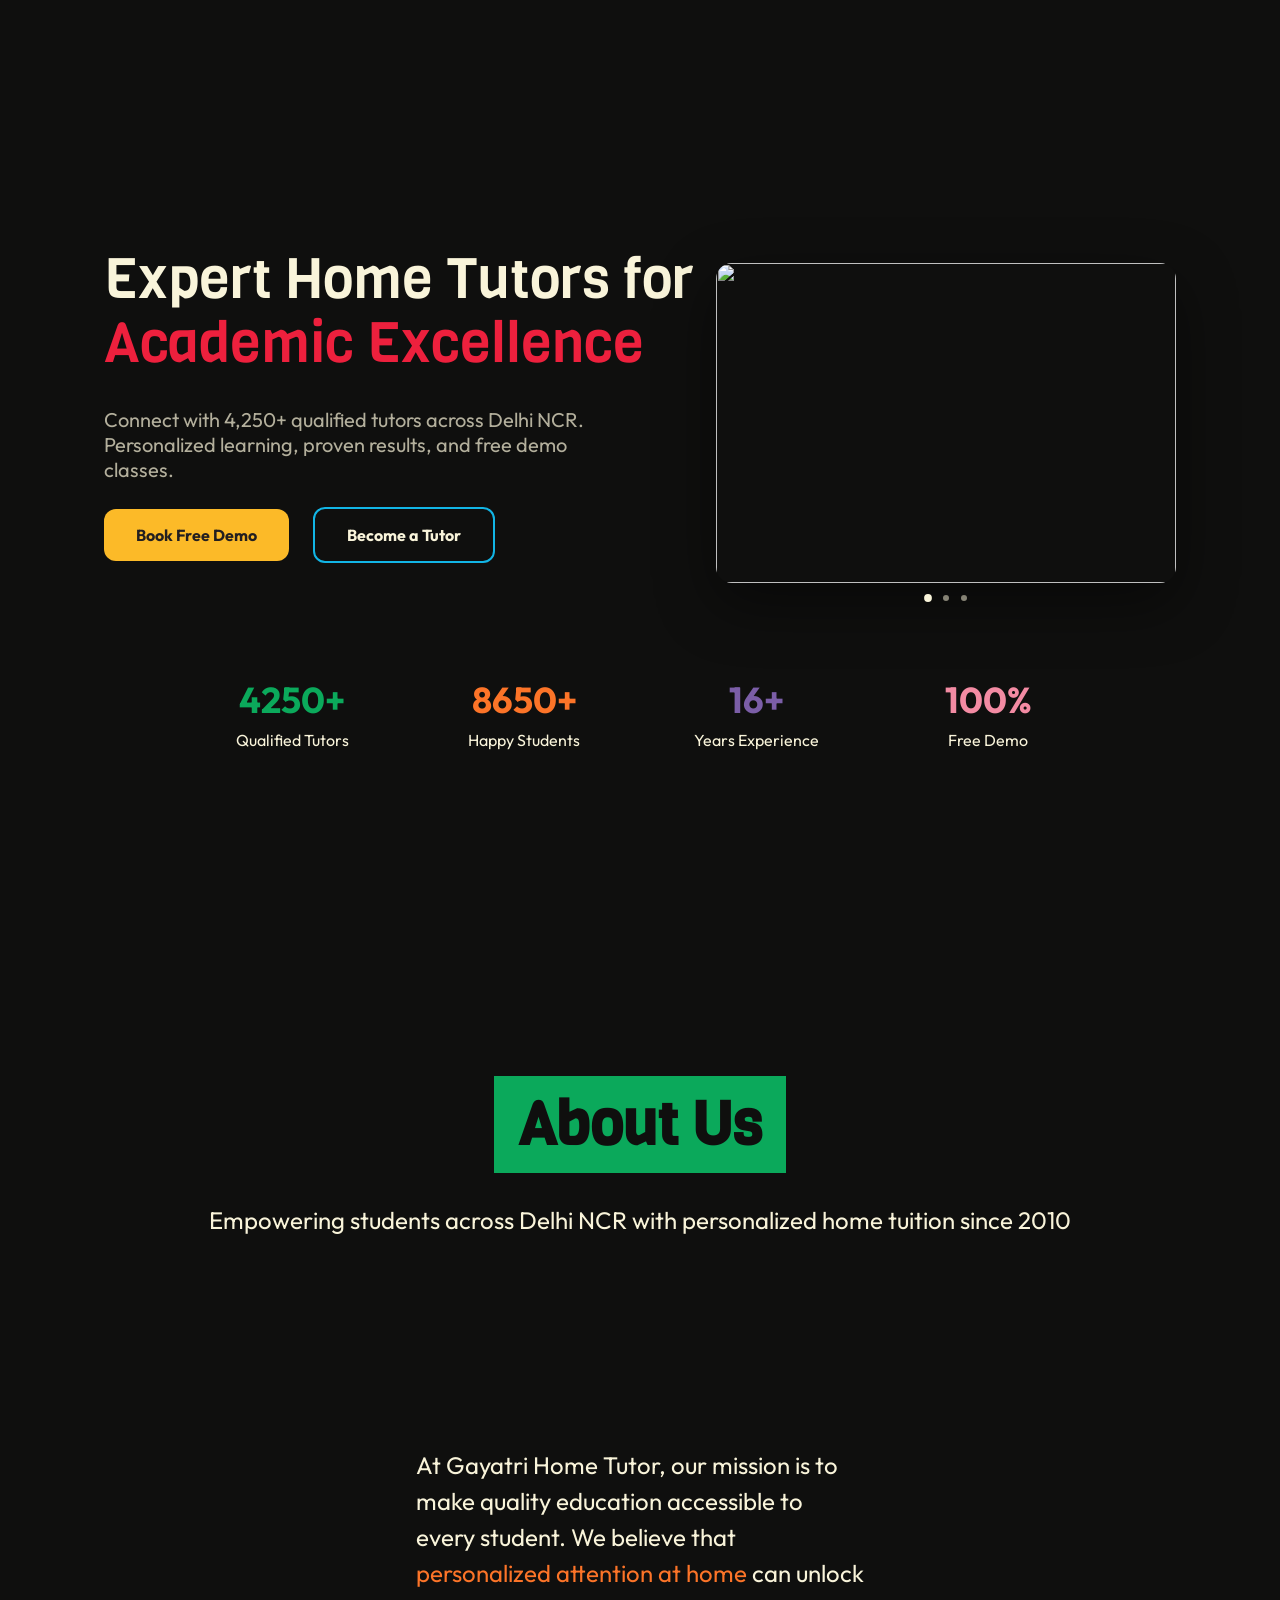
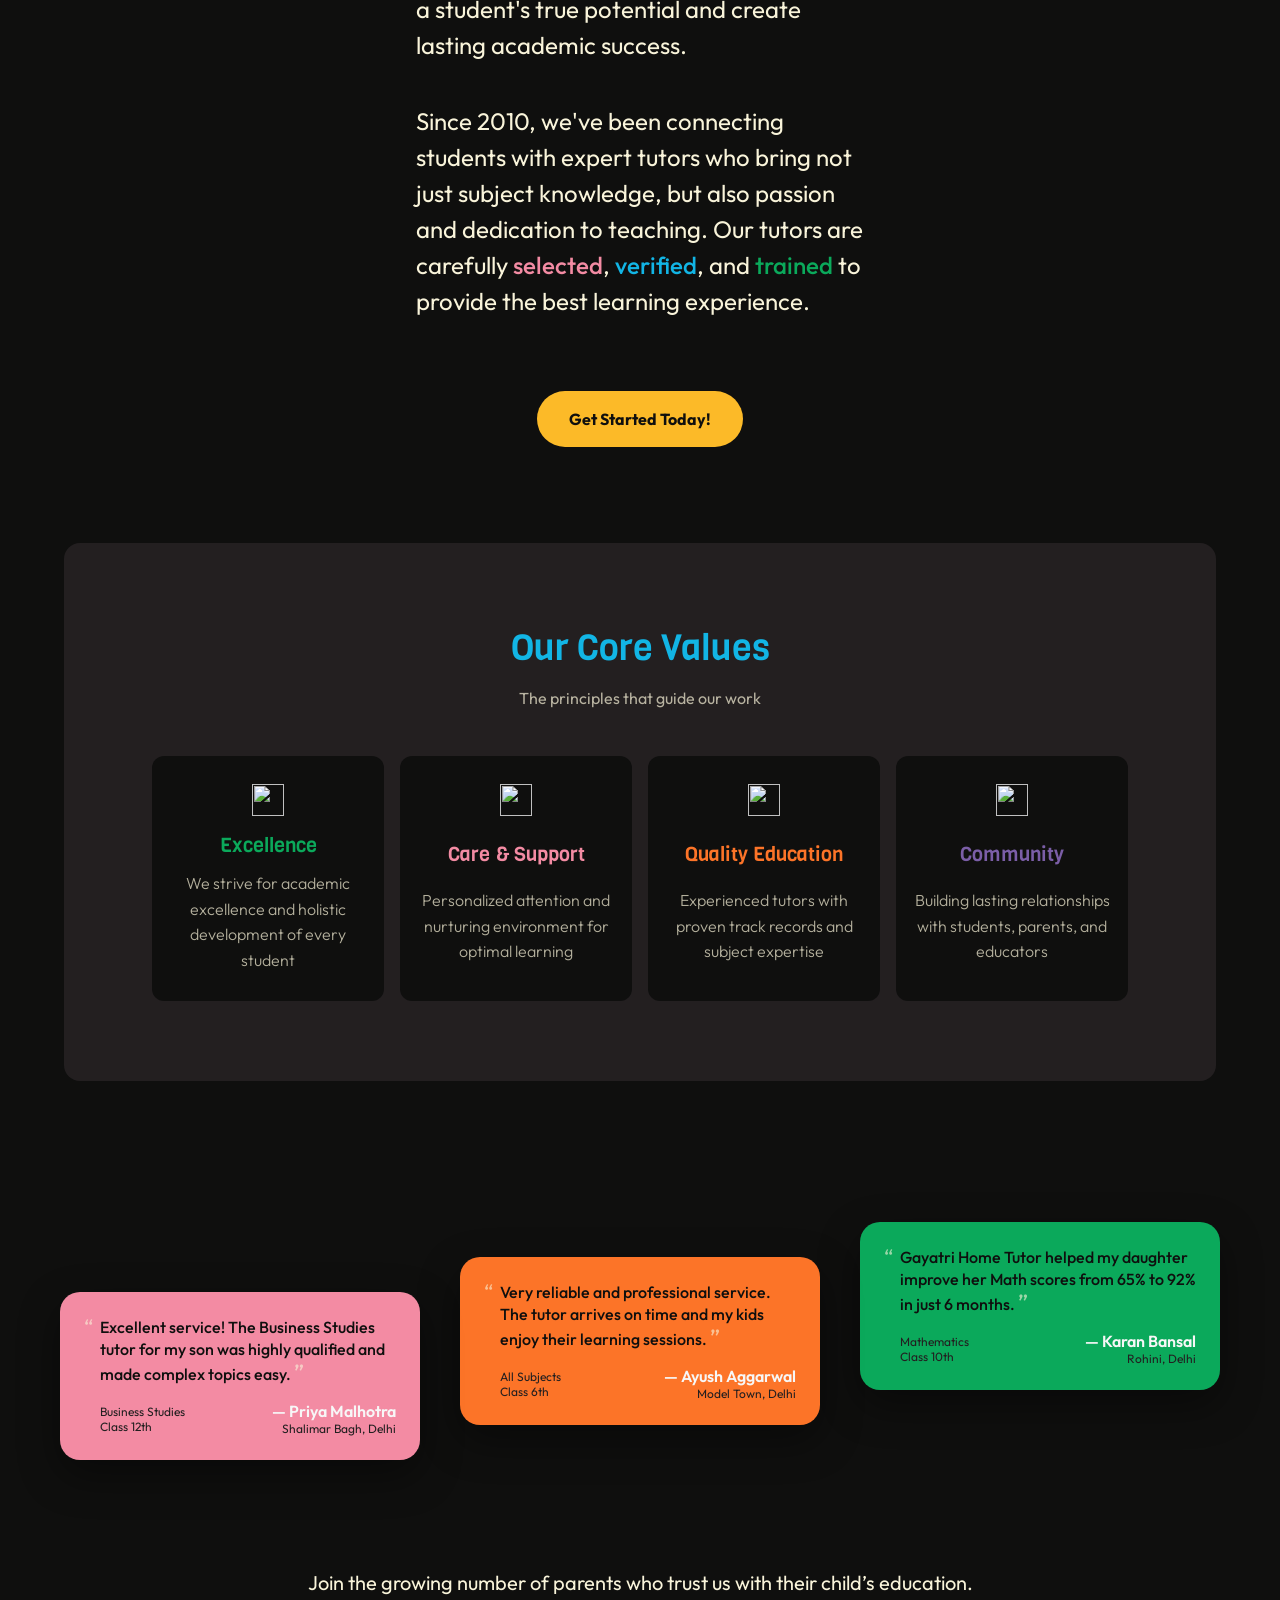
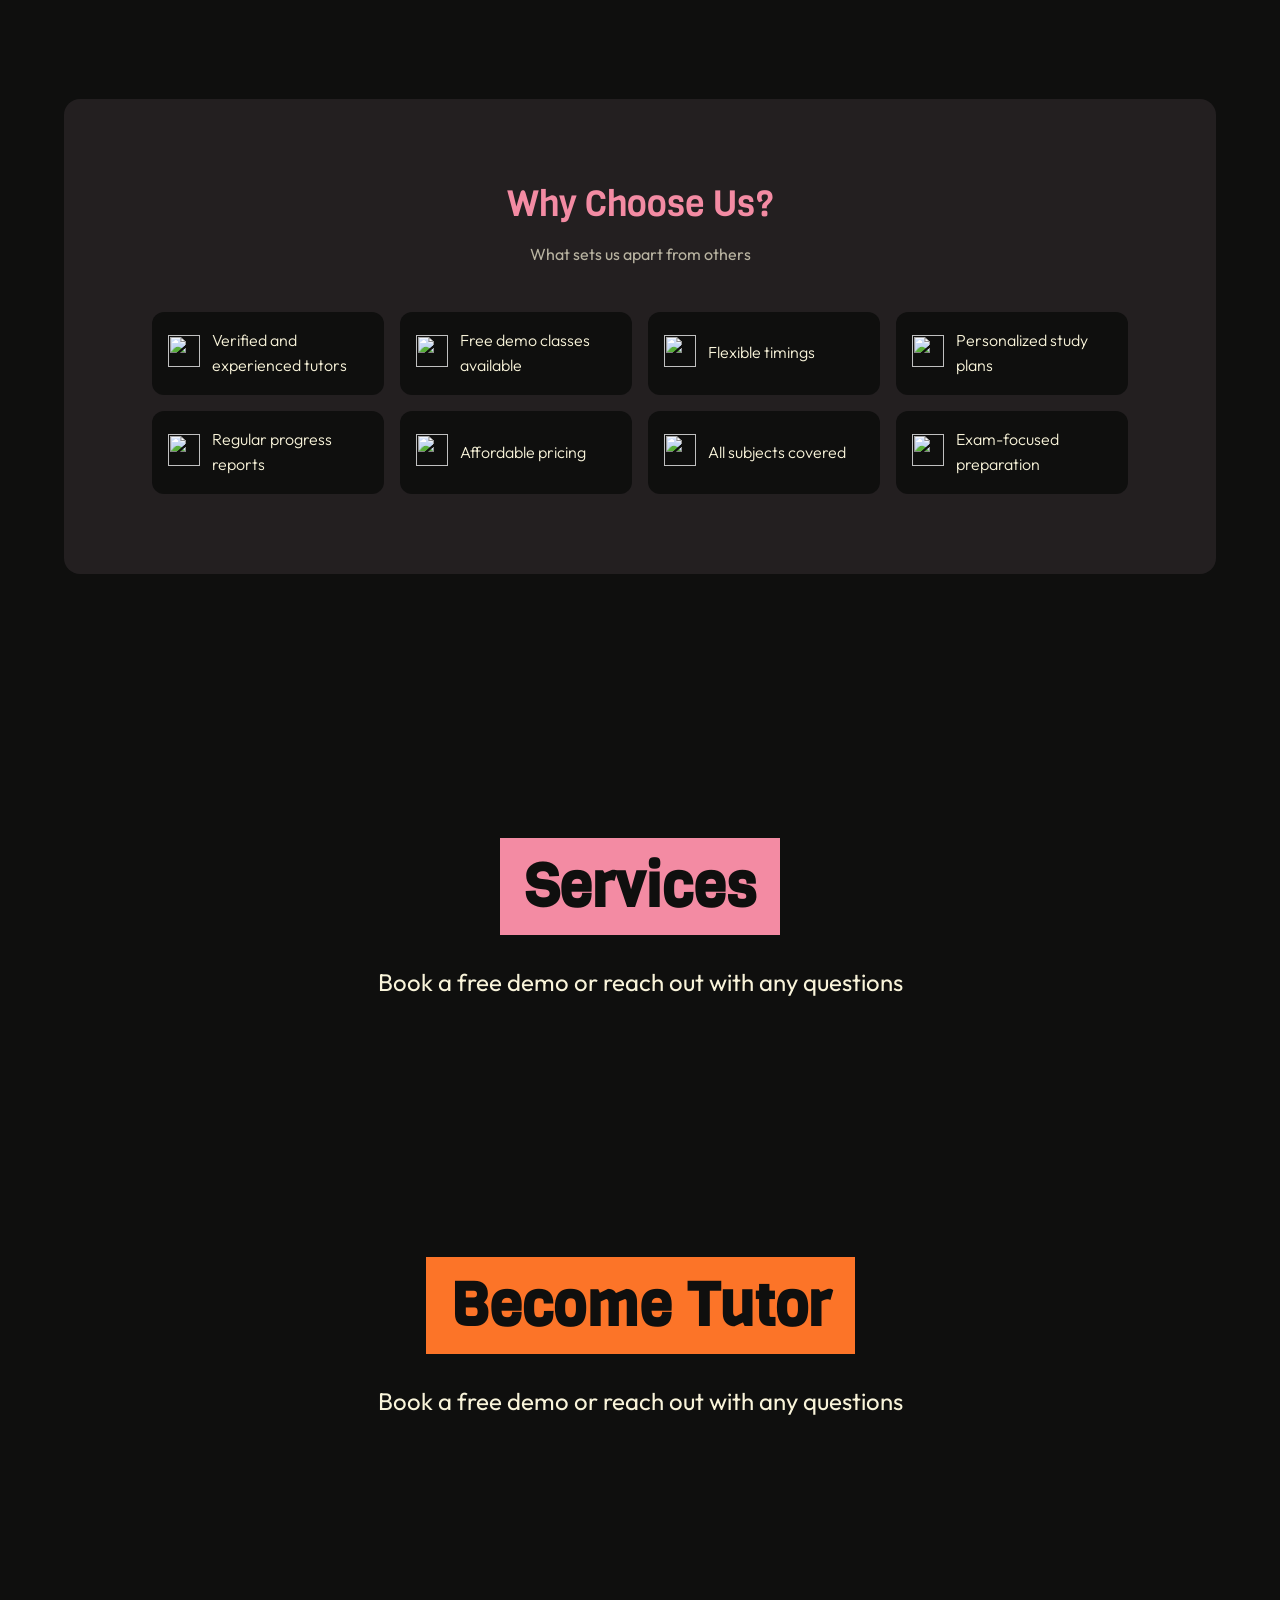
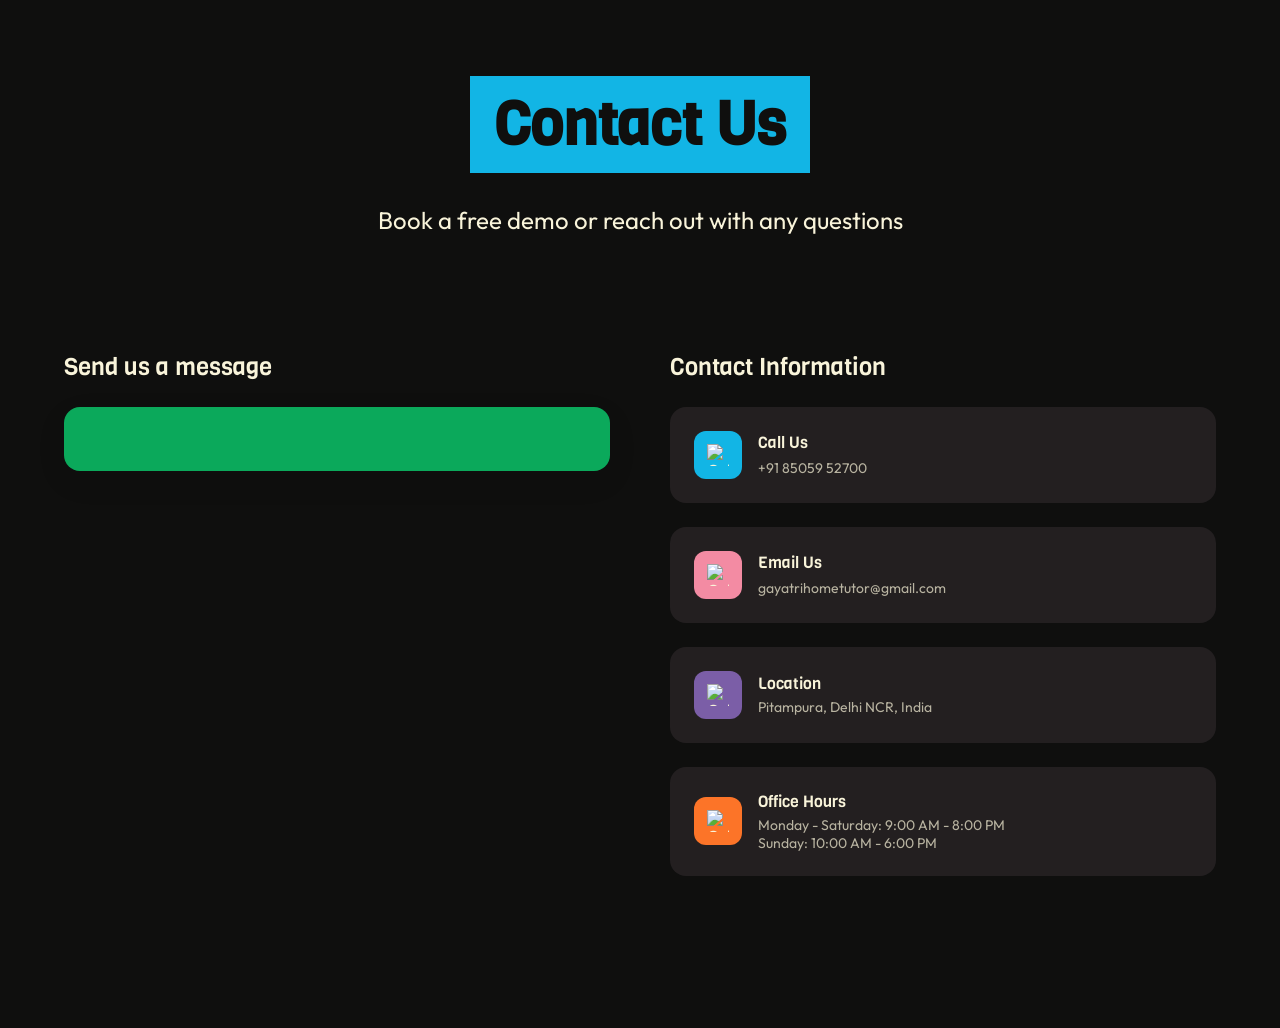
==== index.html @ bbcf2176 "Fixed few color and weight css bugs" ====
<!DOCTYPE html>
<html lang="en">
<head>
    <meta charset="UTF-8">
    <meta name="viewport" content="width=device-width, initial-scale=1.0">
    <title>Gayatri Home Tutors</title>
    <link href="https://fonts.googleapis.com/css2?family=Outfit:wght@100;300;400;500;600;700;800;900&family=Viga&display=swap" rel="stylesheet"/>
    <link rel="stylesheet" href="style.css">
</head>
<body>
    <div id="header"></div>
    <main>
        <section class="hero-section">
            <div class="container">
                <div class="hero-top-sec">
                    <div class="left-container">
                        <!-- <div class="rounded-since">
                            <span>Since 2010</span>
                        </div> -->
                        <h1>Expert Home Tutors for
                            <span>Academic Excellence</span>
                        </h1>
                        <p>Connect with 4,250+ qualified tutors across Delhi NCR.
                            Personalized learning, proven results, and free demo classes.</p>
                        <div class="main-book">
                            <a href="contact.html" id="btn1">Book Free Demo</a>
                            <a href="become-tutor.html" id="btn2">Become a Tutor</a>
                        </div>
                    </div>
                    <div class="right-container">
                        <div class="hero-image-tab">
                            <div class="hero-images">
                                <img src="../assets/images/img3.jpeg" alt="" class="hero-img active">
                                <img src="../assets/images/img1.webp" alt="" class="hero-img">
                                <img src="../assets/images/img2.jpg" alt="" class="hero-img">
                            </div>
                        </div>
                        <div class="hero-image-scroll">
                            <div class="hero-scroll-circle active"></div>
                            <div class="hero-scroll-circle"></div>
                            <div class="hero-scroll-circle"></div>
                        </div>
                    </div>
                </div>
                
                
                <div class="hero-bottom-strip">
                    <div class="hero-bot-strip-el">
                        <div class="hero-bot-strip-top" id="hero-bot-top-txt-1">4250+</div>
                        <div class="hero-bot-strip-bot">Qualified Tutors</div>
                    </div>
                    <div class="hero-bot-strip-el">
                        <div class="hero-bot-strip-top" id="hero-bot-top-txt-2">8650+</div>
                        <div class="hero-bot-strip-bot">Happy Students</div>
                    </div>
                    <div class="hero-bot-strip-el">
                        <div class="hero-bot-strip-top" id="hero-bot-top-txt-3">16+</div>
                        <div class="hero-bot-strip-bot">Years Experience</div>
                    </div>
                    <div class="hero-bot-strip-el">
                        <div class="hero-bot-strip-top" id="hero-bot-top-txt-4">100%</div>
                        <div class="hero-bot-strip-bot">Free Demo</div>
                    </div>
                </div>
            </div>
        </section>
        <section class="sections">
            <div class="section-container">
                <div class="section-heading" id="about-heading">
                    <h1>About Us</h1>
                </div>
                <p class = "sections-p">Empowering students across Delhi NCR with personalized home tuition since 2010</p>
            </div>
            <div class="section-body">
                <div class="about-mission">
                    <div class="mission-content">
                        <p>
                            At Gayatri Home Tutor, our mission is to make quality education accessible to every student. 
                            We believe that <span class="weight-mid orange-text">personalized attention at home</span> can unlock a 
                            student's true potential and create lasting academic success.
                        </p>
                        <p>
                            Since 2010, we've been connecting students with expert tutors who bring not just subject knowledge, 
                            but also passion and dedication to teaching. Our tutors are carefully 
                            <span class="weight-500 pink-text">selected</span>, 
                            <span class="weight-500 blue-text">verified</span>, and 
                            <span class="weight-500 green-text">trained</span> to provide the best learning experience.
                        </p>
                    </div>
                    <div class="book-button">
                        <a href="contact.html">Get Started Today!</a>
                    </div>
                </div>
                <div class="our-values">
                    <div class="upper-values">
                        <h2 class="blue-text">Our Core Values</h2>
                        <p>The principles that guide our work</p>
                    </div>
                    <div class="lower-values-grid">
                        <div class="grid-els">
                            <div class="grid-icon"><img src="../assets/images/bullseye.png"></div>
                            <h3 class="green-text">Excellence</h3>
                            <p>We strive for academic excellence and holistic development of every student</p>
                        </div>
                        <div class="grid-els">
                            <div class="grid-icon"><img src="../assets/images/heart-pink.png"></div>
                            <h3 class="pink-text">Care & Support</h3>
                            <p>Personalized attention and nurturing environment for optimal learning</p>
                        </div>
                        <div class="grid-els">
                            <div class="grid-icon"><img src="../assets/images/star-orange.png"></div>
                            <h3 class="orange-text">Quality Education</h3>
                            <p>Experienced tutors with proven track records and subject expertise</p>
                        </div>
                        <div class="grid-els">
                            <div class="grid-icon"><img src="../assets/images/community.png"></div>
                            <h3 class="purple-text">Community</h3>
                            <p>Building lasting relationships with students, parents, and educators</p>
                        </div>
                    </div>
                </div>
                <section class="card-section">
                    <div class="card-track" id="track">
                        <div class="card pink" style="--i:3">
                            <div class="quote-wrapper">
                                <span class="quote-mark">“</span>
                                <p class="quote-text">
                                    Excellent service! The Business Studies tutor for my son was highly qualified and made complex topics easy.
                                </p>
                            </div>
                            <div class="caption">
                                <div class="left-caption">
                                    <p class="left-subject">Business Studies</p>
                                    <p class="left-class">Class 12th</p>
                                </div>
                                <div class="right-caption">
                                    <p class="quote-author">— Priya Malhotra</p>
                                    <p class="right-location">Shalimar Bagh, Delhi</p>
                                </div>
                            </div>
                        </div>
                        <div class="card orange" style="--i:2">
                            <div class="quote-wrapper">
                                <span class="quote-mark">“</span>
                                <p class="quote-text">
                                    Very reliable and professional service. The tutor arrives on time and my kids enjoy their learning sessions.
                                </p>
                            </div>
                            <div class="caption">
                                <div class="left-caption">
                                    <p class="left-subject">All Subjects</p>
                                    <p class="left-class">Class 6th</p>
                                </div>
                                <div class="right-caption">
                                    <p class="quote-author">— Ayush Aggarwal</p>
                                    <p class="right-location">Model Town, Delhi</p>
                                </div>
                            </div>
                        </div>
                        <div class="card green" style="--i:1">
                            <div class="quote-wrapper">
                                <span class="quote-mark">“</span>
                                <p class="quote-text">
                                    Gayatri Home Tutor helped my daughter improve her Math scores from 65% to 92% in just 6 months.
                                </p>
                            </div>
                            <div class="caption">
                                <div class="left-caption">
                                    <p class="left-subject">Mathematics</p>
                                    <p class="left-class">Class 10th</p>
                                </div>
                                <div class="right-caption">
                                    <p class="quote-author">— Karan Bansal</p>
                                    <p class="right-location">Rohini, Delhi</p>
                                </div>
                            </div>
                        </div>
                    </div>
                </section>
                <div class="about-strip">
                    <p>Join the growing number of parents who trust us with their child’s education.</p>
                </div>
                <div class="our-values">
                    <div class="upper-values">
                        <h2 class="pink-text">Why Choose Us?</h2>
                        <p>What sets us apart from others</p>
                    </div>
                    <div class="lower-choose-grid">
                        <div class="choose-grid-els">
                            <div class="grid-icon"><img src="../assets/images/checkmark.png"></div>
                            <p>Verified and experienced tutors</p>
                        </div>
                        <div class="choose-grid-els">
                            <div class="grid-icon"><img src="../assets/images/checkmark.png"></div>
                            <p>Free demo classes available</p>
                        </div>
                        <div class="choose-grid-els">
                            <div class="grid-icon"><img src="../assets/images/checkmark.png"></div>
                            <p>Flexible timings</p>
                        </div>
                        <div class="choose-grid-els">
                            <div class="grid-icon"><img src="../assets/images/checkmark.png"></div>
                            <p>Personalized study plans</p>
                        </div>
                        <div class="choose-grid-els">
                            <div class="grid-icon"><img src="../assets/images/checkmark.png"></div>
                            <p>Regular progress reports</p>
                        </div>
                        <div class="choose-grid-els">
                            <div class="grid-icon"><img src="../assets/images/checkmark.png"></div>
                            <p>Affordable pricing</p>
                        </div>
                        <div class="choose-grid-els">
                            <div class="grid-icon"><img src="../assets/images/checkmark.png"></div>
                            <p>All subjects covered</p>
                        </div>
                        <div class="choose-grid-els">
                            <div class="grid-icon"><img src="../assets/images/checkmark.png"></div>
                            <p>Exam-focused preparation</p>
                        </div>
                    </div>
                </div>
            </div>
        </section>
        <section class="sections">
            <div class="section-container">
                <div class="section-heading" id="services-heading">
                    <h1>Services</h1>
                </div>
                <p class = "sections-p">Book a free demo or reach out with any questions</p>
            </div>
        </section>
        <!-- <section class="sections">
            <div class="section-container">
                <div class="section-heading" id="book-demo-heading">
                    <h1>Book Demo</h1>
                </div>
                <p>Book a free demo or reach out with any questions</p>
            </div>
        </section> -->
        <section class="sections">
            <div class="section-container">
                <div class="section-heading" id="become-tutor-heading">
                    <h1>Become Tutor</h1>
                </div>
                <p class = "sections-p">Book a free demo or reach out with any questions</p>
            </div>
        </section>
        <section class="sections">
            <div class="section-container">
                <div class="section-heading" id="contact-heading">
                    <h1>Contact Us</h1>
                </div>
                <p class = "sections-p">Book a free demo or reach out with any questions</p>
            </div>
            <div class="section-body">
                <div class="contact-grid">
                    <div class="send-message">
                        <h2 class="contact-h2">Send us a message</h2>
                        <div id="book-demo-form-container"></div>
                    </div>
                    <div class="contact-info">
                        <h2 class="contact-h2">Contact Information</h2>
                        <div class="contact-els">
                            <div class="contact-boxes">
                                <div class="contact-grid-els">
                                    <div class="contact-item">
                                        <div class="contact-icon blue">
                                            <img src="../assets/images/call.png" alt="Call icon">
                                        </div>
                                        <div class="contact-text">
                                            <h3>Call Us</h3>
                                            <a href="tel:+918505952700">+91 85059 52700</a>
                                        </div>
                                    </div>
                                </div>
                                <div class="contact-grid-els">
                                    <div class="contact-item">
                                        <div class="contact-icon pink">
                                            <img src="../assets/images/email-black.png" alt="Call icon">
                                        </div>
                                        <div class="contact-text">
                                            <h3>Email Us</h3>
                                            <a href="">gayatrihometutor@gmail.com</a>
                                        </div>
                                    </div>
                                </div>
                                </div>
                                <div class="contact-grid-els">
                                    <div class="contact-item">
                                        <div class="contact-icon purple">
                                            <img src="../assets/images/location-black.png" alt="Call icon">
                                        </div>
                                        <div class="contact-text">
                                            <h3>Location</h3>
                                            <p>Pitampura, Delhi NCR, India</p>
                                        </div>
                                    </div>
                                </div>
                                <div class="contact-grid-els">
                                    <div class="contact-item">
                                        <div class="contact-icon orange">
                                            <img src="../assets/images/time.png" alt="Call icon">
                                        </div>
                                        <div class="contact-text">
                                            <h3>Office Hours</h3>
                                            <div class="office-para">
                                                <p>Monday - Saturday: 9:00 AM - 8:00 PM</p>
                                                <p>Sunday: 10:00 AM - 6:00 PM</p>
                                            </div>
                                        </div>
                                    </div>
                                </div>
                            </div>
                        </div>
                    </div>
                </div>
            </div>
        </section>
    </main>




    <div id="footer"></div>
    <script src="assets/js/loadPartials.js"></script>
    <script src="assets/js/script.js"></script>
</body>
</html>
---- style.css ----
:root {
  /* ✅ New Color Palette */
  --color-primary-red: rgb(237, 32, 61);
  --color-primary-blue: rgb(18, 181, 229);
  --color-primary-yellow: rgb(252, 186, 40);
  --color-primary-pink: rgb(243, 139, 163);
  --color-primary-green: rgb(11, 169, 91);
  --color-primary-purple: rgb(123, 94, 167);
  --color-primary-orange: rgb(252, 116, 40);

  /* ✅ Neutral Colors */
  --color-black-bg: rgb(15, 15, 14);
  --color-white-bg: rgb(249, 244, 218);
  --color-grey-bg: rgb(35, 31, 32);
  --color-light-white-bg: rgb(247, 247, 247);

  /* Secondary Colors */
  --color-dark-text: rgb(235, 229, 204, 0.75);
  --color-light-yellow: rgb(252, 186, 40, 0.3);

  /* ✅ Fonts */
  --font-heading: "Viga", sans-serif;
  --font-body: "Outfit", sans-serif;

  /* ✅ Sizes */
  --heading1: 60px;
}

.green {
  background-color: var(--color-primary-green);
}

.blue{
  background-color: var(--color-primary-blue);
}

.purple {
  background-color: var(--color-primary-purple);
}

.pink{
  background-color: var(--color-primary-pink);
}

.orange {
  background-color: var(--color-primary-orange);
}


.green-text {
  color:var(--color-primary-green);
}

.blue-text {
  color:var(--color-primary-blue);
}
.red-text {
  color:var(--color-primary-red);
}
.purple-text {
  color:var(--color-primary-purple);
}
.orange-text {
  color:var(--color-primary-orange);
}
.yellow-text {
  color:var(--color-primary-yellow);
}
.pink-text {
  color:var(--color-primary-pink);
}


* {
  padding: 0;
  margin: 0;
  box-sizing: border-box;
}

body {
  background-color: var(--color-black-bg);
  color: var(--color-white-bg);
  font-family: var(--font-body);
}

header {
  background-color: var(--color-black-bg);
  display: flex;
  justify-content: center;
  position: fixed;
  top: 0;
  left: 0;
  width: 100%;
  z-index:1000;
  /* border-bottom: 1px solid rgba(255,255,255,0.08); */
}

a {
  text-decoration: none;
  color: var(--color-white-bg);
}

button {
  border: none;
  font-family: var(--font-body); /* ✅ fixed */
  cursor: pointer;
}

ul{
  list-style-type: none;
}

h1, h2, h3, h4 {
  font-weight: 300;
  font-family:var(--font-heading);
}

/* ===================== NAVBAR ===================== */

.header-nav {
  width: 1200px;
  height: 72px;
  display: flex;
  align-items: center;
  justify-content: center;
}

.navbar {
  width: 1200px;
  height: 60px;
  display: flex;
  align-items: center;
  justify-content: space-between;
  font-weight: 500;
  letter-spacing: 0.02em;
}

.left-nav {height:60px;}

.left-nav a {
  display: flex;
  align-items: center;
  gap:8px;
}

.GHT-logo {
  padding: 8px 12px;
  background-color: var(--color-black-bg);
  border-radius: 4px;
  height:60px;
}

.GHT-text h1 {
  font-size: 24px;
  font-family: var(--font-heading);
}

.GHT-text p {
  font-size: 12px;
  color: var(--color-dark-text);
}

.center-nav {
  display: flex;
  align-items: center;
}

.center-nav a {
  font-size: 16px;
  padding: 8px 16px;
  margin-left: 4px;
  color: var(--color-white-bg);
  background-color: transparent;
  border-radius: 12px;
}



#cnt-nav-btn1:hover{
  color:var(--color-primary-red);
}
#cnt-nav-btn2:hover{
  color:var(--color-primary-green);
}
#cnt-nav-btn3:hover{
  color:var(--color-primary-pink);
}
#cnt-nav-btn4:hover{
  color:var(--color-primary-orange);
}
#cnt-nav-btn5:hover{
  color:var(--color-primary-blue);
}

.right-nav {
  display: flex;
  align-items: center;
}

.link-icon {
  display: flex;
  align-items: center;
  gap: 8px;
}

.img-icon {
  height:16px;
  width:16px;
}

.book-btn {
  color: var(--color-grey-bg);
  font-weight: bold;
  font-size: 14px; /* ✅ fixed */
  padding: 12px 20px;
  margin-left: 20px;
  background-color: var(--color-primary-yellow);
  border-radius: 12px;
}

.book-btn:hover {
  filter: brightness(0.9);
}

/* ===================== HERO SECTION ===================== */

.hero-section {
  height: 100vh;
  padding-top: 80px;
  display: flex;
  align-items: center;
  justify-content: center;
  z-index: 1;
  margin-bottom : 80px;
}

.container {
  width: 1200px;
  display: flex;
  align-items: center;
  flex-direction: column;
}

.hero-top-sec{
  display:flex;
  justify-content:space-between;
  flex-direction:row;
  padding:0px 64px;
}

/* ✅ Rounded pill tag */
/* .rounded-since {
  display: inline-flex;
  align-items: center;
  padding: 10px 22px;
  margin-bottom: 16px;

  font-size: 16px;
  font-weight: 600;

  color: var(--color-light-white-bg);
  border: 1px solid var(--color-primary-blue);
  background: var(--color-grey-bg);

  border-radius: 9999px;
} */

.container h1 {
  font-size: 56px;
  /* width: 896px; */
  margin: 32px 0px;
  text-align: left;
  font-family: var(--font-heading);
  line-height: 1.15;
}

.container h1 span {
  display: block;
  color: var(--color-primary-red);
}

.container p {
  color: var(--color-dark-text);
  /* width: 624px; */
  font-size: 20px;
  display: block;
  text-align: left;
  height: 56px;
  margin: 0px 112px 44px 0px;
}

/* ===================== HERO BUTTONS ===================== */

.main-book {
  display: flex;
  align-items: center;
  gap: 24px;
}

.main-book a {
  padding: 16px 32px;
  font-size: 16px;
  border-radius: 12px;
  font-weight: bold;
}

#btn1 {
  background-color: var(--color-primary-yellow);
  color: var(--color-grey-bg);
}

#btn1:hover {
  filter: brightness(0.9);
}

#btn2 {
  background-color: transparent;
  border: 2px solid var(--color-primary-blue);
  color: var(--color-white-bg);
}

#btn2:hover {
  background-color: var(--color-primary-blue);
  color: var(--color-black-bg);
}

/* ===================== HERO RIGHT IMAGE TAB ===================== */

.hero-image-tab {
  width: 460px;
  height: 320px;
  margin-top: 48px;
  border-radius: 16px;
  overflow: hidden;
  position: relative;
  box-shadow: 0 20px 60px rgba(0,0,0,0.45);
}

.hero-images {
  width: 100%;
  height: 100%;
  position: relative;
}

.hero-img {
  position: absolute;
  inset: 0;
  width: 100%;
  height: 100%;
  object-fit: cover;
  opacity: 0;
  transition: opacity 0.8s ease-in-out;
}

.hero-img.active {
  opacity: 1;
}

.hero-image-scroll {
  margin-top: 12px;
  display: flex;
  justify-content: center;
  gap: 12px;
}

.hero-scroll-circle {
  width: 6px;
  height: 6px;
  border-radius: 50%;
  background-color: var(--color-dark-text);
  transition: all 0.3s ease;
  cursor: pointer;
}

.hero-scroll-circle.active {
  background-color: var(--color-white-bg);
  transform: scale(1.3);
}

/* ===================== HERO BOTTOM STRIP ===================== */

.hero-bottom-strip {
  width: 896px;
  display: flex;
  align-items: center;
  justify-content: space-between;
  margin-top: 60px;
}

.hero-bot-strip-el {
  width: 200px;
  display: inline-flex;
  align-items: center;
  flex-direction: column;
  justify-content: center;
  padding: 16px 20px;

  /* display: inline-flex; */
  /* align-items: center; */
  /* padding: 10px 22px; */
  /* margin-bottom: 16px; */

  /* font-size: 16px;
  font-weight: 600; */

  color: var(--color-white-bg);
  /* border: 1px solid rgba(197, 249, 255, 0.6); */
  /* background: var(--color-grey-bg);
  border-radius:16px; */
}

.hero-bot-strip-el:hover{
  background: var(--color-grey-bg);
  border-radius:16px;
}

.hero-bot-strip-top {
  font-size: 36px;
  margin-bottom: 8px;
  color: var(--color-primary-blue);
  font-weight: bold;
}

#hero-bot-top-txt-1 {
  color:var(--color-primary-green);
}
#hero-bot-top-txt-2 {
  color:var(--color-primary-orange);
}
#hero-bot-top-txt-3 {
  color:var(--color-primary-purple);
}
#hero-bot-top-txt-4 {
  color:var(--color-primary-pink);
}


.hero-bot-strip-bot {
  font-size: 16px;
  color: var(--color-primary-light);
}




/* ===================== FOOTER ===================== */

footer{
  background-color: var(--color-grey-bg);
  padding: 56px 56px 32px;
  margin:40px 32px 32px;
  display:flex;
  flex-direction: column;
  border-radius: 16px;
  border-top: 1px solid rgba(255,255,255,0.08);
}

.upper-footer{
  display:grid;
  grid-template-columns: 2fr 1fr 1fr 1fr;
}

#footer-heading{
  font-size: 32px;
  font-family: var(--font-heading);
}

.foot-grid-els p{
  margin: 0px 84px;
  display:block;
  line-height:1.6;
  color:var(--color-dark-text);
}

.foot-grid-els ul {
  display:grid;
  gap:20px;
}

.foot-grid-els ul li {
  color: var(--color-white-bg);
  text-decoration: underline;
  text-underline-offset: 4px;
  text-decoration-color: transparent;
}

.li-color-1:hover {
  color:var(--color-primary-blue);
  text-decoration-color: var(--color-primary-blue);
}
.li-color-2:hover {
  text-decoration-color:var(--color-primary-green);
  
}
.li-color-3:hover {
  text-decoration-color: var(--color-primary-orange);
}
.li-color-4:hover {
  text-decoration-color:var(--color-primary-pink);
}
.li-color-5:hover {
  text-decoration-color:var(--color-primary-purple);
}
.li-color-6:hover {
  text-decoration-color:var(--color-primary-red);
}
.li-color-7:hover {
  text-decoration-color:var(--color-primary-yellow);
}

.foot-grid-els h4 {
  color:var(--color-primary-yellow);
  margin-bottom:16px;
}


.bottom-footer{
  display:flex;
  flex-direction: column;
  align-items:center;
  margin-top: 48px;
  padding-top: 24px;
  border-top: 1px solid rgba(255,255,255,0.08);
}

.social-icons-strip{
  display:flex;
  align-items:center;
  justify-content:center;
  margin-top:24px;
}

.social-icons-grid{
  display:flex;
  align-items:center;
  justify-content:space-between;
  gap:24px;
}

.social-icons{
  background-color: var(--color-black-bg);
  border-radius:4px;
  padding:8px 12px;
}

.social-icons img {
  height:20px;
  width:20px;
}


/* ===================== Sections styles===================== */
.sections {
  display:flex;
  flex-direction: column;
  margin: 96px 0px;
  padding: 80px 32px 0px;
}

.section-container{
  width:100%;
  display: flex;
  flex-direction: column;
  align-items: center;
  justify-content: center;
  margin-bottom:84px;
}

.section-heading {
  padding: 8px 24px;
  margin-bottom:32px;
  text-align:center;
}

.sections h1 {
  color:var(--color-black-bg);
  font-weight:bolder;
  font-size: 60px;
  font-family: var(--font-heading);
}

.sections-p{
  display:block;
  font-size: 24px;
}

.section-body{
  display:flex;
  align-items:center;
  /* justify-content: center; */
  flex-direction: column;
  padding: 32px 32px;
}




/* ===================== Contact page styles===================== */
#contact-heading{
  background-color: var(--color-primary-blue);
}

.contact-grid{
  width:100%;
  margin: 0px 120px;
  display:grid;
  grid-template-columns: 1fr 1fr;
  gap: 60px;
}

/* ===================== Form styles ===================== */

#book-demo-form-container {
  background-color: var(--color-primary-green);
  padding: 32px;
  border-radius: 16px;
  box-shadow: 0 10px 30px rgba(0, 0, 0, 0.08);
}

/* Head inside left column */
.contact-h2 {
  font-family: var(--font-heading);
  font-size: 24px;
  margin-bottom: 24px;
}

/* Form base */
.book-demo-form {
  display: flex;
  flex-direction: column;
  gap: 20px;
}

/* Group wrapper */
.form-group {
  display: flex;
  flex-direction: column;
  gap: 8px;
}

/* Labels */
.form-group label {
  font-size: 14px;
  font-weight: 500;
  color: var(--color-black-bg);
}

.required {
  color: var(--color-primary-red);
}

/* Inputs, select, textarea */
.form-group input,
.form-group select,
.form-group textarea {
  background-color: var(--color-light-white-bg);
  padding: 12px 14px;
  border-radius: 8px;
  border: none;
  font-size: 14px;
  font-family: var(--font-body);
  outline: none;
  /* transition: border-color 0.2s ease, box-shadow 0.2s ease; */
}



/* Focus state */
.form-group input:focus,
.form-group select:focus,
.form-group textarea:focus {
  border-color: var(--color-primary-blue);
  box-shadow: 0 0 0 1px var(--color-grey-bg);
}

/* Two-column rows */
.form-row {
  display: grid;
  grid-template-columns: 1fr 1fr;
  gap: 16px;
}

/* Checkbox grid */
.checkbox-grid {
  background-color: var(--color-light-white-bg);
  padding: 16px 14px;
  border-radius: 8px;
  display: grid;
  grid-template-columns: 1fr 1fr;
  gap: 10px 16px;
  max-height: 140px;
  overflow-y: auto;
  padding-right: 4px;
}

.checkbox-grid label {
  font-size: 14px;
  display: flex;
  align-items: center;
  gap: 8px;
  cursor: pointer;
  border:none;
}

.checkbox-grid input {
  accent-color: var(--color-primary-blue);
}

/* Submit button */
.submit-btn {
  margin-top: 16px;
  padding: 14px;
  background-color: var(--color-primary-yellow);
  color: var(--color-black-bg);
  border: none;
  border-radius: 8px;
  font-size: 16px;
  font-weight: 600;
  font-family: var(--font-body);
  cursor: pointer;
  transition: background-color 0.2s ease, transform 0.1s ease;
}

.submit-btn:hover {
  filter: brightness(0.9);
}

.submit-btn:active {
  transform: translateY(1px);
}


.contact-boxes{
  display: flex;
  flex-direction: column;
}

.contact-grid-els {
  padding: 24px;
  border-radius:16px;
  background-color: var(--color-grey-bg);
  margin-bottom:24px;
}


.contact-grid-els h3 {
  font-size:16px;
}

.contact-grid-els a,
.contact-grid-els p {
  font-size:14px;
  color: var(--color-dark-text);
}

.contact-item {
  display: flex;
  align-items: center;
  gap: 16px;
}

/* Icon box */
.contact-icon {
  width: 48px;
  height: 48px;
  border-radius: 12px;
  display: flex;
  align-items: center;
  justify-content: center;
  flex-shrink: 0;
}

.contact-icon img {
  width: 22px;
  height: 22px;
}

/* Text alignment */
.contact-text h3 {
  margin-bottom: 4px;
}





/* ===================== Responsive ===================== */

@media (max-width: 900px) {
  .contact-grid {
    grid-template-columns: 1fr;
    margin: 0 24px;
  }

  .form-row {
    grid-template-columns: 1fr;
  }
}



/* ===================== About us page styles===================== */


#about-heading{
  background-color: var(--color-primary-green);
}

.about-mission {
  display: flex;
  flex-direction: column;
  align-items: center;
  padding: 96px 32px;
  margin: 0px 320px;
}

.mission-content {
  max-width: 52ch;
  text-align: left;
}

.mission-content p {
  font-size: 24px;
  line-height: 1.5;
  margin-bottom: 40px;
  color: var(--color-white-bg);
}


.weight-500 {
  font-weight: 500;
}


/* Button */
.book-button {
  margin-top: 32px;
}

.book-button a {
  display: inline-flex;
  align-items: center;
  justify-content: center;
  padding: 18px 32px;
  background-color: var(--color-primary-yellow);
  color: var(--color-black-bg);
  font-size: 16px;
  font-weight: 700;
  border-radius: 9999px;
  text-decoration: none;
}

.book-button:hover{
  filter: brightness(0.9);
}

.our-values{
  background-color: var(--color-grey-bg);
  border-radius:16px;
  padding: 80px 88px;
  margin-bottom:56px;
}

.upper-values {
  display:flex;
  flex-direction: column;
  align-items: center;
  margin-bottom:48px;
}
.upper-values h2{
  font-size: 36px;
  margin-bottom:16px;
}

.upper-values p{
  font-size: 16px;
  color:var(--color-dark-text);
}

.lower-values-grid{
  display:grid;
  grid-template-columns: repeat(4, 1fr);
  gap:16px;
}

.grid-els{
  background-color: var(--color-black-bg);
  border-radius: 12px;
  display:grid;
  grid-template-rows: auto;
  gap:12px;
  padding: 28px 16px;
  text-align:center;
  /* box-shadow: 0 8px 30px rgba(0, 0, 0, 0.3); */
}

.grid-els:hover{
  transform: translateY(-4px);
  transition: 0.3s ease;
}

.grid-icon img{
  width: 32px;
  height: 32px;
}

.grid-els h3{
  font-size: 20px;
}

.grid-els p{
  font-size: 16px;
  color:var(--color-dark-text);
  line-height:1.6;
  font-weight: 300;
}

/* ---------Card styles--------- */

.card-section {

  padding: 80px 0;
  margin:40px 0px;
}

.card-track {
  display: flex;
  gap: 40px;
  width:fit-content;
  transform: skewY(-5deg);
}

.card {
  width: 360px;
  /* background-color: var(--color-grey-bg); */
  border-radius: 20px;
  /* color: white; */
  display: flex;
  flex-direction: column;      /* 🔥 important */
  justify-content: space-between; /* pushes author to bottom */
  padding: 24px;               /* add internal spacing */
  box-shadow: 0 15px 40px rgba(0,0,0,0.4);
  transform: skewY(5deg);
  z-index: var(--i);
  transition: transform 0.3s ease;
  gap:16px;
}

.card:hover {
  transform: skewY(5deg) translateY(-10px);
}



.quote-wrapper {
    display: flex;
    align-items: flex-start;
    gap: 6px;
}

.quote-mark {
    font-size: 22px;
    line-height: 1;
    color: var(--color-white-bg);
    opacity: 0.6;
}

.quote-text {
  /* width:24ch; */
  font-size: 16px;
  font-weight: 500;
  line-height: 1.4;
  margin: 0;
  color:var(--color-black-bg);
}

.quote-text::after {
  color:var(--color-white-bg);
  content: " ”";
  font-size: 22px;
  line-height: 1;
  opacity: 0.6;
}

.caption{
  display:flex;
  align-items: center;
  justify-content: space-between;
  color: var(--color-grey-bg);
  /* opacity: 0.8; */
  padding-left:16px;
}

.left-caption{
  text-align:left;
}

.left-caption p {
  font-size:12px;
}

.right-caption {
  text-align:right;
}

.right-location{
  font-size:12px;
}

.quote-author {
    text-align: right;
    font-weight: 600;
    font-size: 16px;
    color: var(--color-light-white-bg);
    margin-top: auto;
}

.about-strip{
  padding:24px;
  margin-bottom:80px;
}

.about-strip p{
  font-size:20px;
  font-weight: 400;
}


.lower-choose-grid{
  display:grid;
  grid-template-columns: repeat(4, 1fr); /* 4 columns */
  grid-template-rows: repeat(2, auto);
  gap:16px;
}

.choose-grid-els{
  background-color: var(--color-black-bg);
  border-radius: 12px;
  display:flex;
  align-items:center;
  gap:12px;
  padding: 16px;
  /* text-align:center; */
  /* box-shadow: 0 8px 30px rgba(0, 0, 0, 0.3); */
}

.choose-grid-els:hover{
  transform: translateY(-4px);
  transition: 0.3s ease;
}

.choose-grid-els p{
  font-size: 16px;
  /* color:var(--color-dark-text); */
  line-height:1.6;
  font-weight: 300;
}




/* ===================== Services page styles===================== */
#services-heading{
  background-color: var(--color-primary-pink);
}

#services-p{
  margin-bottom:32px;
  display:block;
  width:720px;
}

.cta-choose-grid{
  display:flex;
  flex-direction: column;
  justify-content:space-between;
  gap:12px;
}

.cta-choose-grid-els{
  display:flex;
  gap:12px;
  align-items:center;
  font-size:16px;
}

#services-right-cta{
  width:420px;
  margin-top:120px;
  padding:24px;
  color:var(--color-black-bg);
  background-color: var(--color-white-bg);
  opacity: 0.8;
  border-radius: 12px;
  display:flex;
  flex-direction: column;
  align-items:center;
  gap:24px;
}

.right-upper-cta-text {
  display:flex;
  flex-direction: column;
  align-items:center;
}

.right-upper-cta-text h3{
  font-size: 24px;
  margin-bottom: 8px;
}

.right-mid-cta-btn{
  width:100%;
  display:flex;
  flex-direction: column;
  align-items:center;
  gap:16px;
}


.right-mid-cta-btn div {
  width:100%;
  text-align:center;
  padding: 16px 32px;
  font-size: 16px;
  border-radius: 12px;
}

#services-cta-btn1 {
  background-color: var(--color-primary-yellow);
}

.right-mid-cta-btn div a{
  color: var(--color-black-bg);
  font-weight: 600;
}

#services-cta-btn1:hover {
  filter: brightness(0.9);
}

#services-cta-btn2 {
  background-color: transparent;
  border: 2px solid var(--color-primary-yellow);
  color: var(--color-black-bg);
}

#services-cta-btn2:hover {
  background-color: var(--color-light-yellow);
}

.right-lower-cta-text{
  display:flex;
  flex-direction: column;
  align-items:center;
  gap:8px;
}

.right-lower-cta-text p{
  font-size: 16px;
  color:var(--color-grey-bg);
  font-weight: 400;
}

#right-cta-contact-number {
  font-size:24px;
  font-weight:600;
  color:var(--color-primary-green);
}


/* ===================== Book demo page styles===================== */
#book-demo-heading{
  background-color: var(--color-primary-yellow);
}


/* ===================== Become tutor page styles===================== */
#become-tutor-heading{
  background-color: var(--color-primary-orange);
}

/* ===================== Pages hero styles===================== */

.pages-hero {
  margin:80px 0px;
}

.page-sections {
  display:flex;
  flex-direction: column;
  /* margin-bottom: 96px; */
  /* padding: 80px 32px 0px; */
}

.pages-hero-container {
  padding:56px 0px;
}

.page-hero-heading {
  padding: 24px;
  margin-bottom : 24px;
  display:flex;
  flex-direction: column;
  align-items: center;
}

.page-hero-heading h1 {
  color:var(--color-black-bg);
  font-weight: 600;
  font-size:60px;
  margin-bottom:16px;
}

.page-hero-heading p {
  color:var(--color-grey-bg);
  font-weight: 500;
  font-size:24px;
}

.pages-cta{
  margin-bottom:80px;
  padding:80px 56px;
  display:flex;
  gap:48px;
}

.left-cta h3{
  margin: 32px 0px;
  font-size: 72px;
  text-transform:uppercase;
  font-weight: 600;
}

.left-cta h4{
  width:720px;
  display:block;
  font-weight:400;
  margin-bottom: 36px;
  font-size: 36px;
}

.cta-text{
  margin-bottom: 48px;
  font-size: 24px;
}

.right-cta{
  margin-top:40px;
}
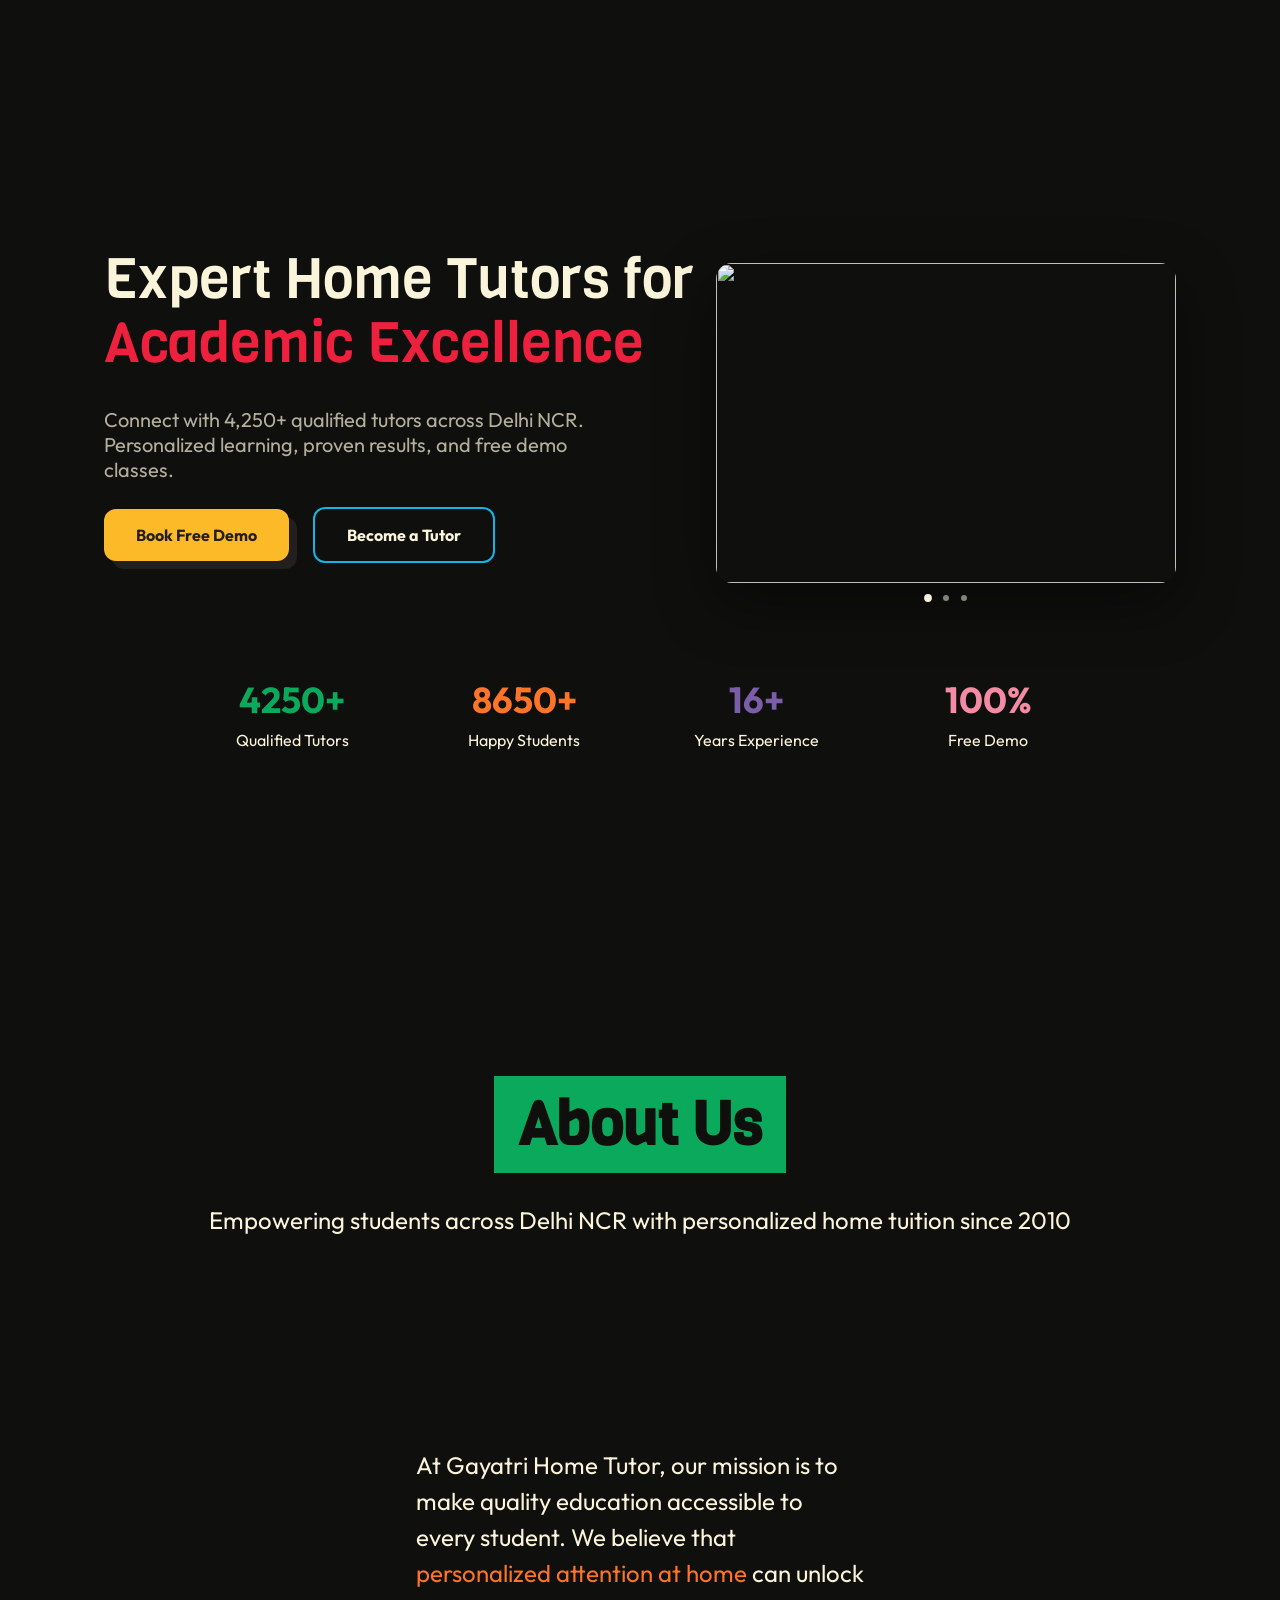
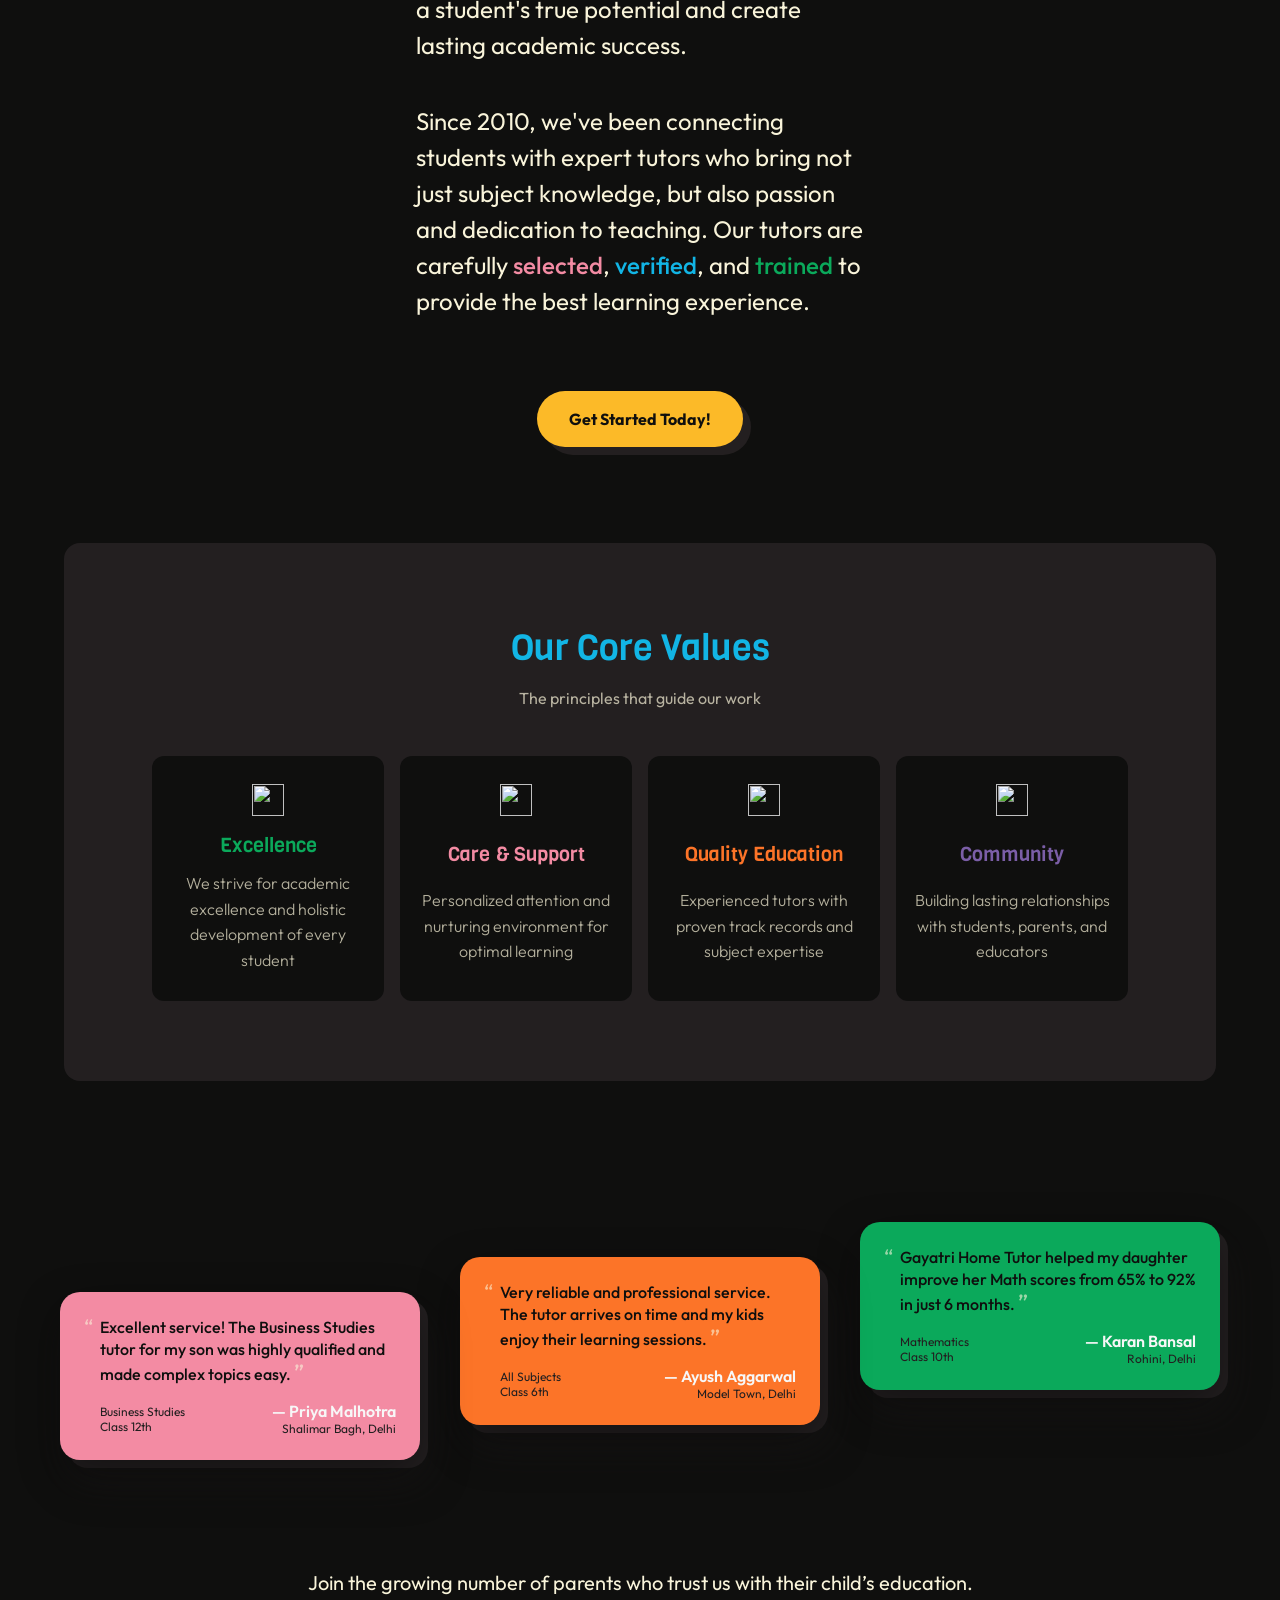
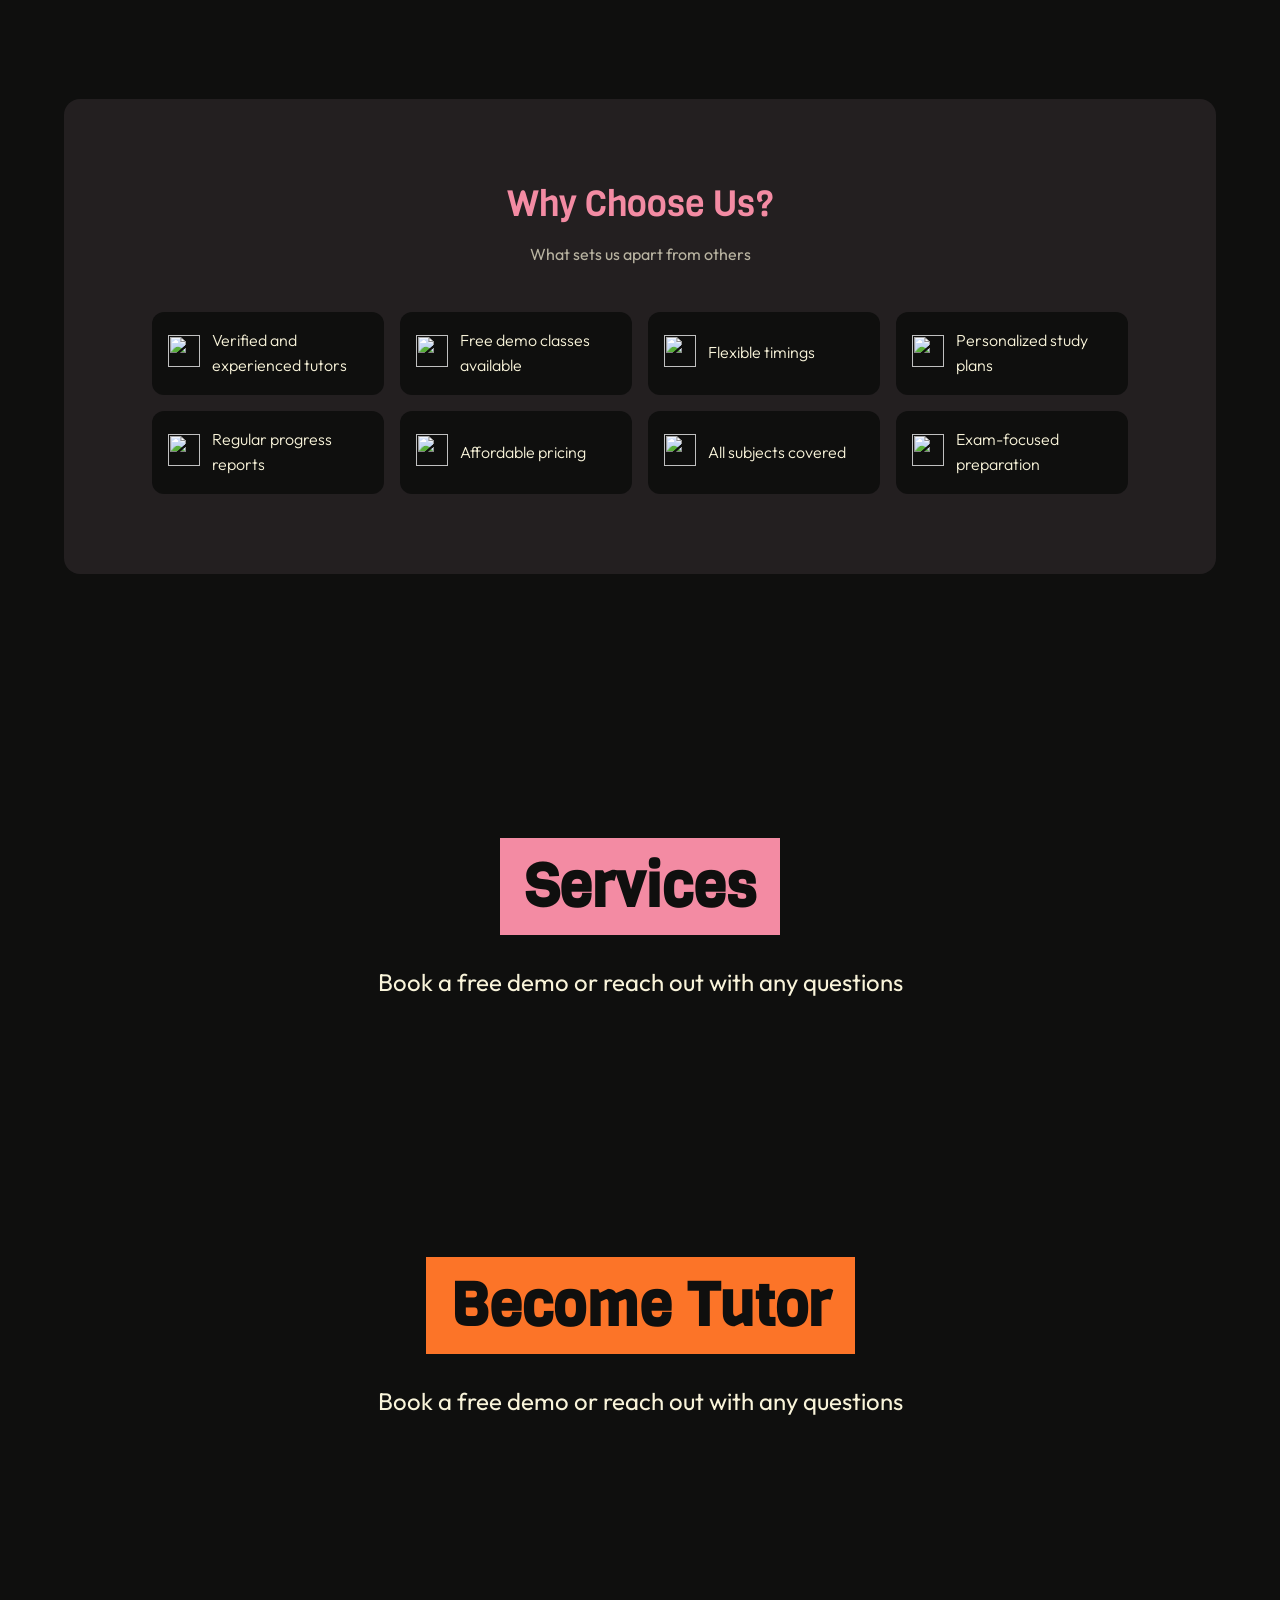
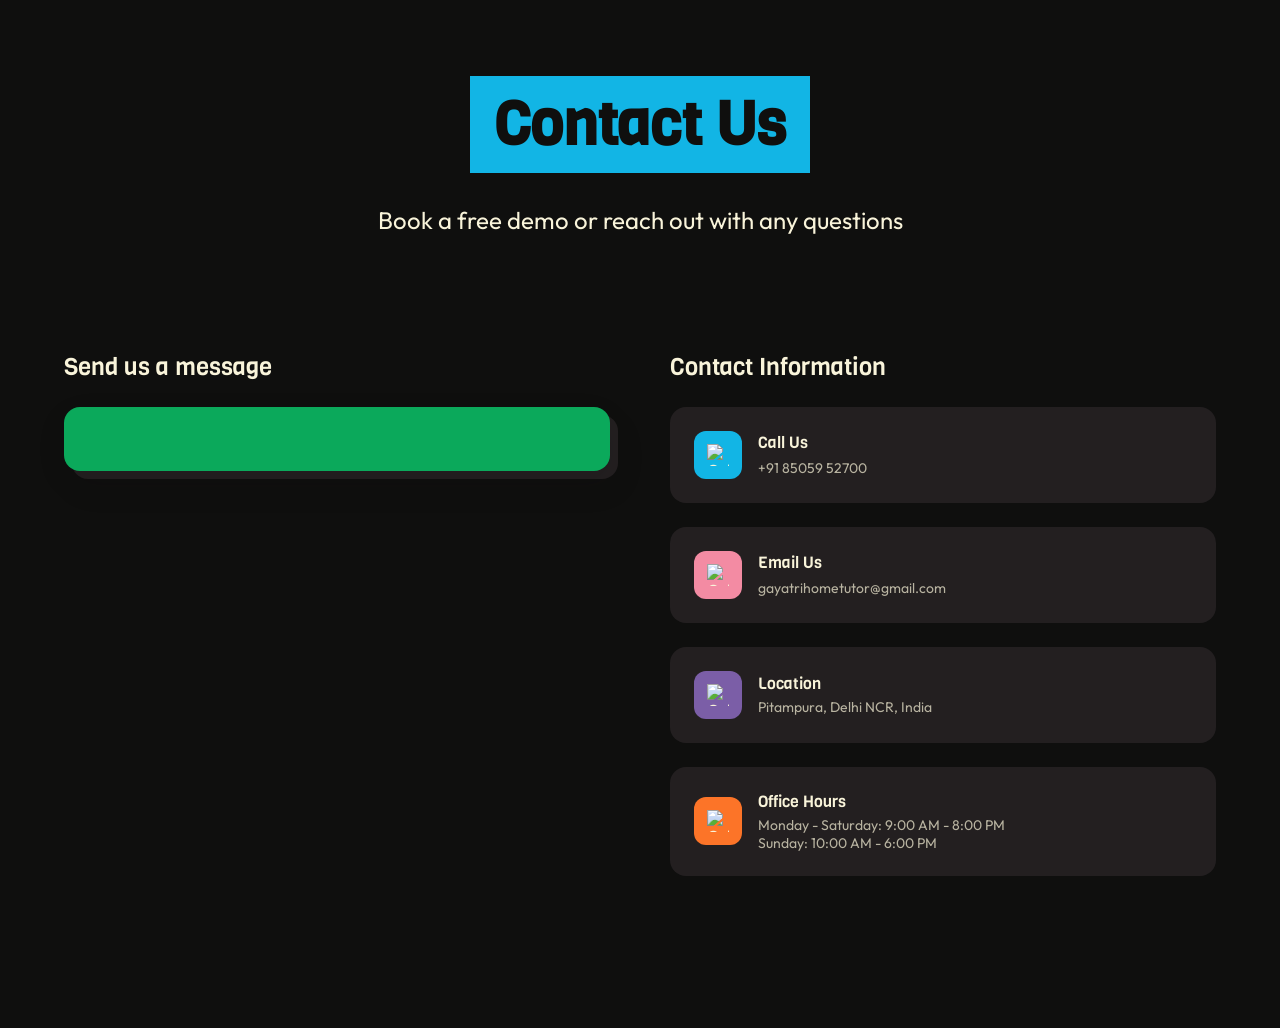
==== commit f7390d90: "Made css changes" ====
--- a/index.html
+++ b/index.html
@@ -87,9 +87,9 @@
                             <span class="weight-500 green-text">trained</span> to provide the best learning experience.
                         </p>
                     </div>
-                    <div class="book-button">
+                    <span class="book-button">
                         <a href="contact.html">Get Started Today!</a>
-                    </div>
+                    </span>
                 </div>
                 <div class="our-values">
                     <div class="upper-values">
--- a/style.css
+++ b/style.css
@@ -216,6 +216,7 @@
   margin-left: 20px;
   background-color: var(--color-primary-yellow);
   border-radius: 12px;
+  filter:drop-shadow(6px 6px 0px var(--color-grey-bg));
 }
 
 .book-btn:hover {
@@ -307,6 +308,7 @@
 #btn1 {
   background-color: var(--color-primary-yellow);
   color: var(--color-grey-bg);
+  filter: drop-shadow(8px 8px 0px var(--color-grey-bg));
 }
 
 #btn1:hover {
@@ -615,6 +617,7 @@
   padding: 32px;
   border-radius: 16px;
   box-shadow: 0 10px 30px rgba(0, 0, 0, 0.08);
+  filter: drop-shadow(8px 8px 0px var(--color-grey-bg));
 }
 
 /* Head inside left column */
@@ -848,6 +851,7 @@
   font-weight: 700;
   border-radius: 9999px;
   text-decoration: none;
+  filter: drop-shadow(8px 8px 0px var(--color-grey-bg));
 }
 
 .book-button:hover{
@@ -944,6 +948,7 @@
   z-index: var(--i);
   transition: transform 0.3s ease;
   gap:16px;
+  filter: drop-shadow(8px 8px 0px var(--color-grey-bg));
 }
 
 .card:hover {
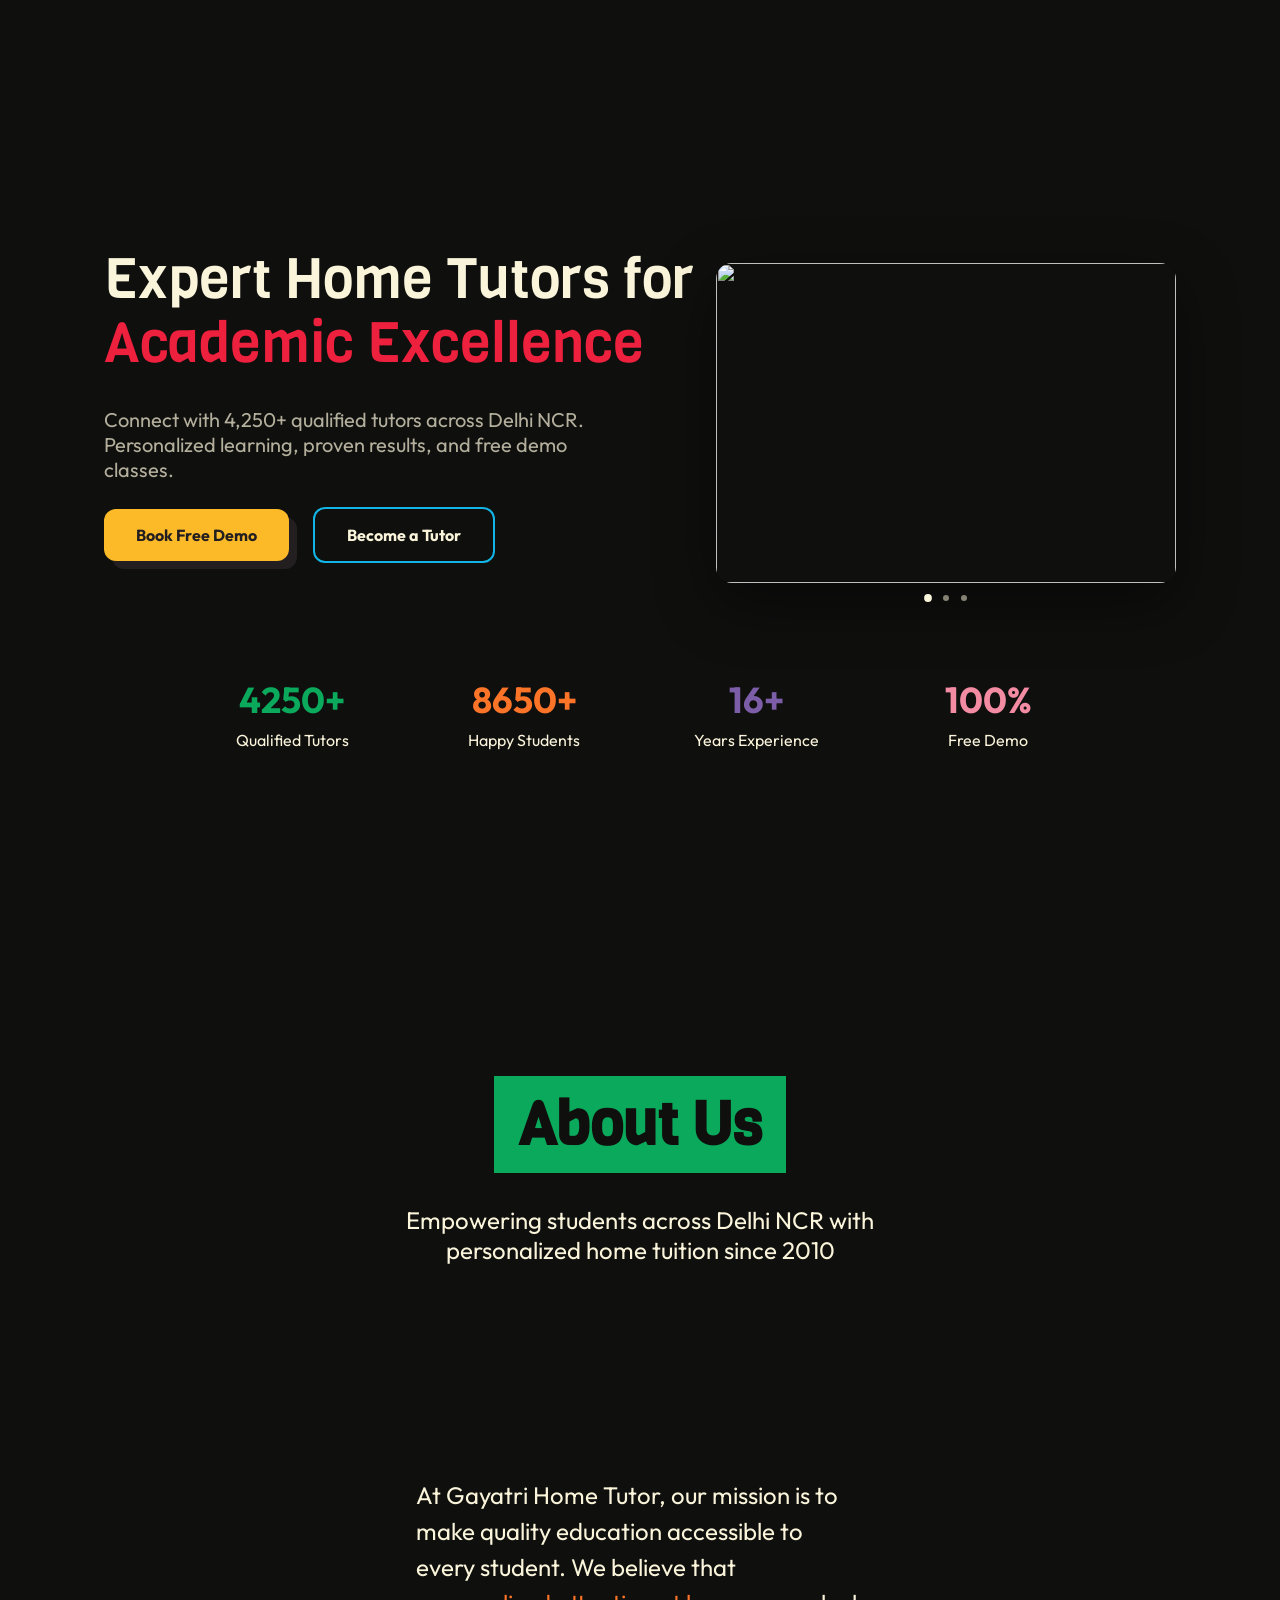
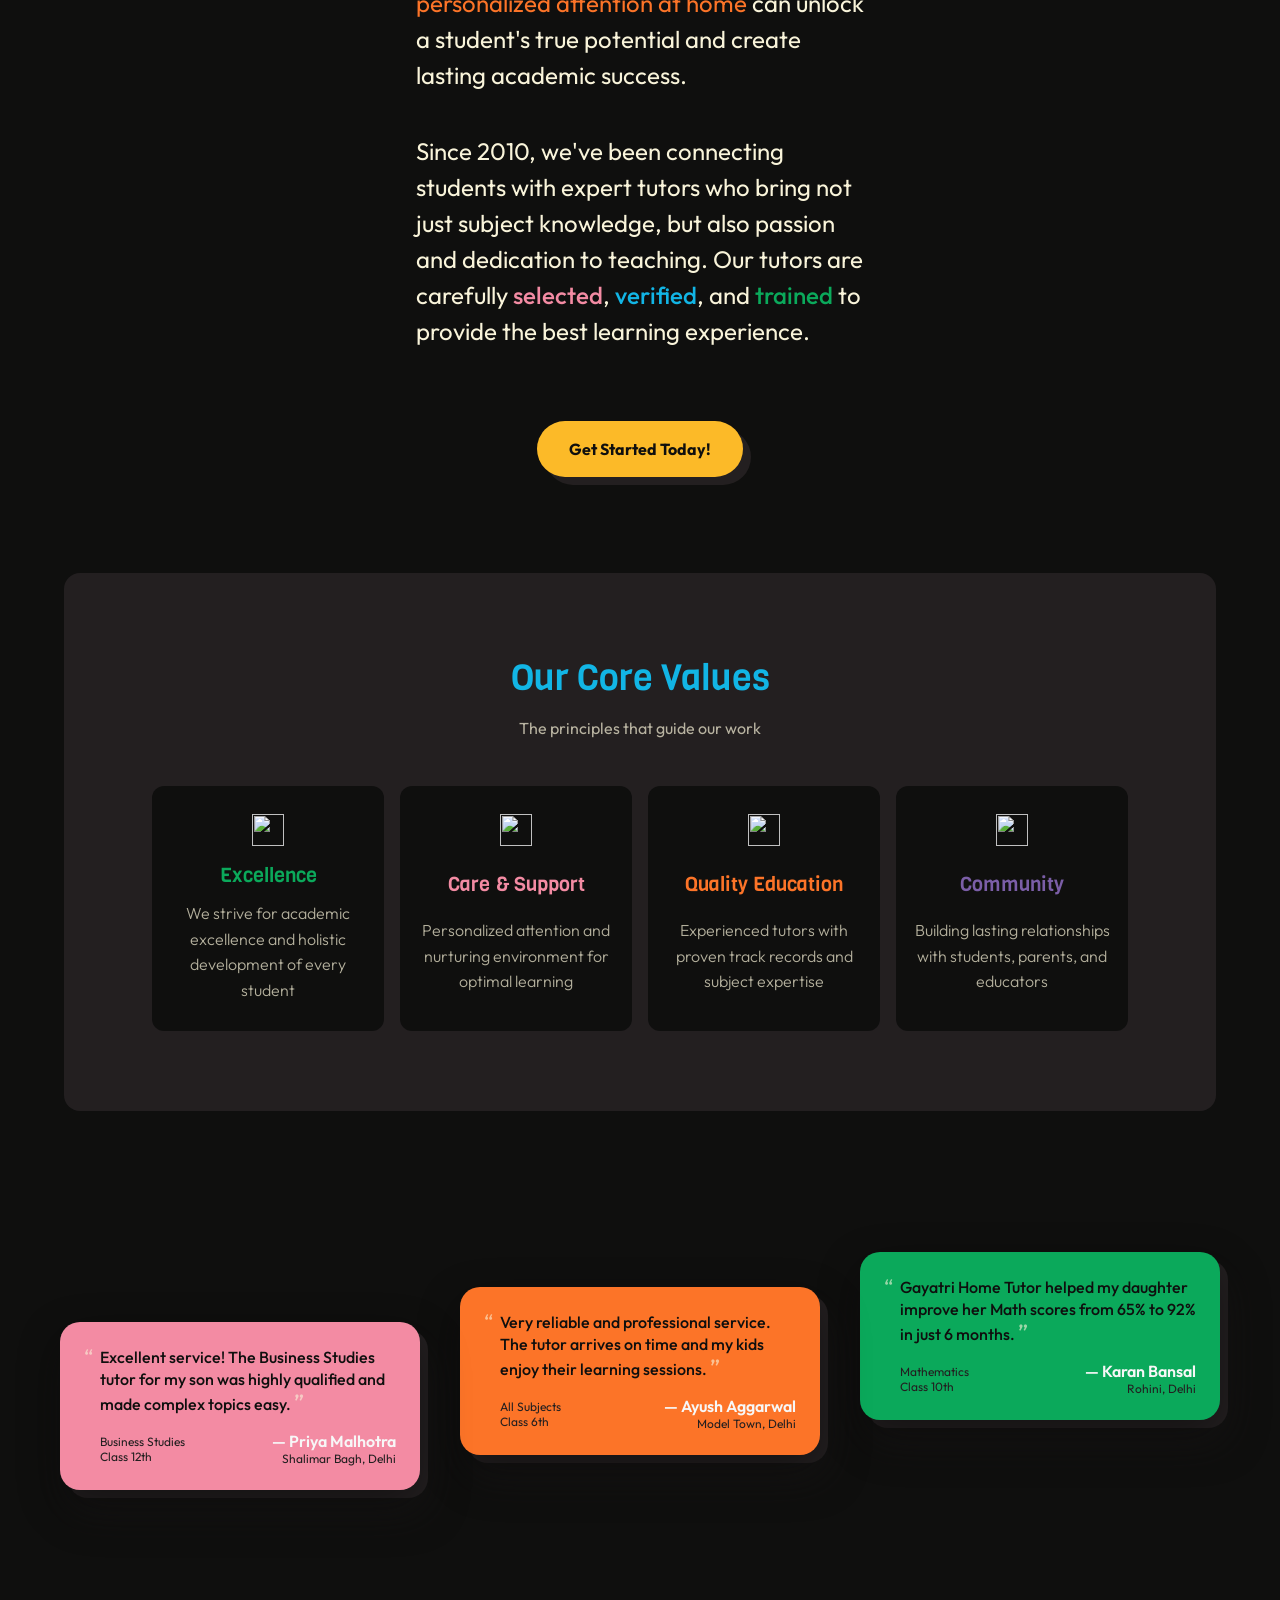
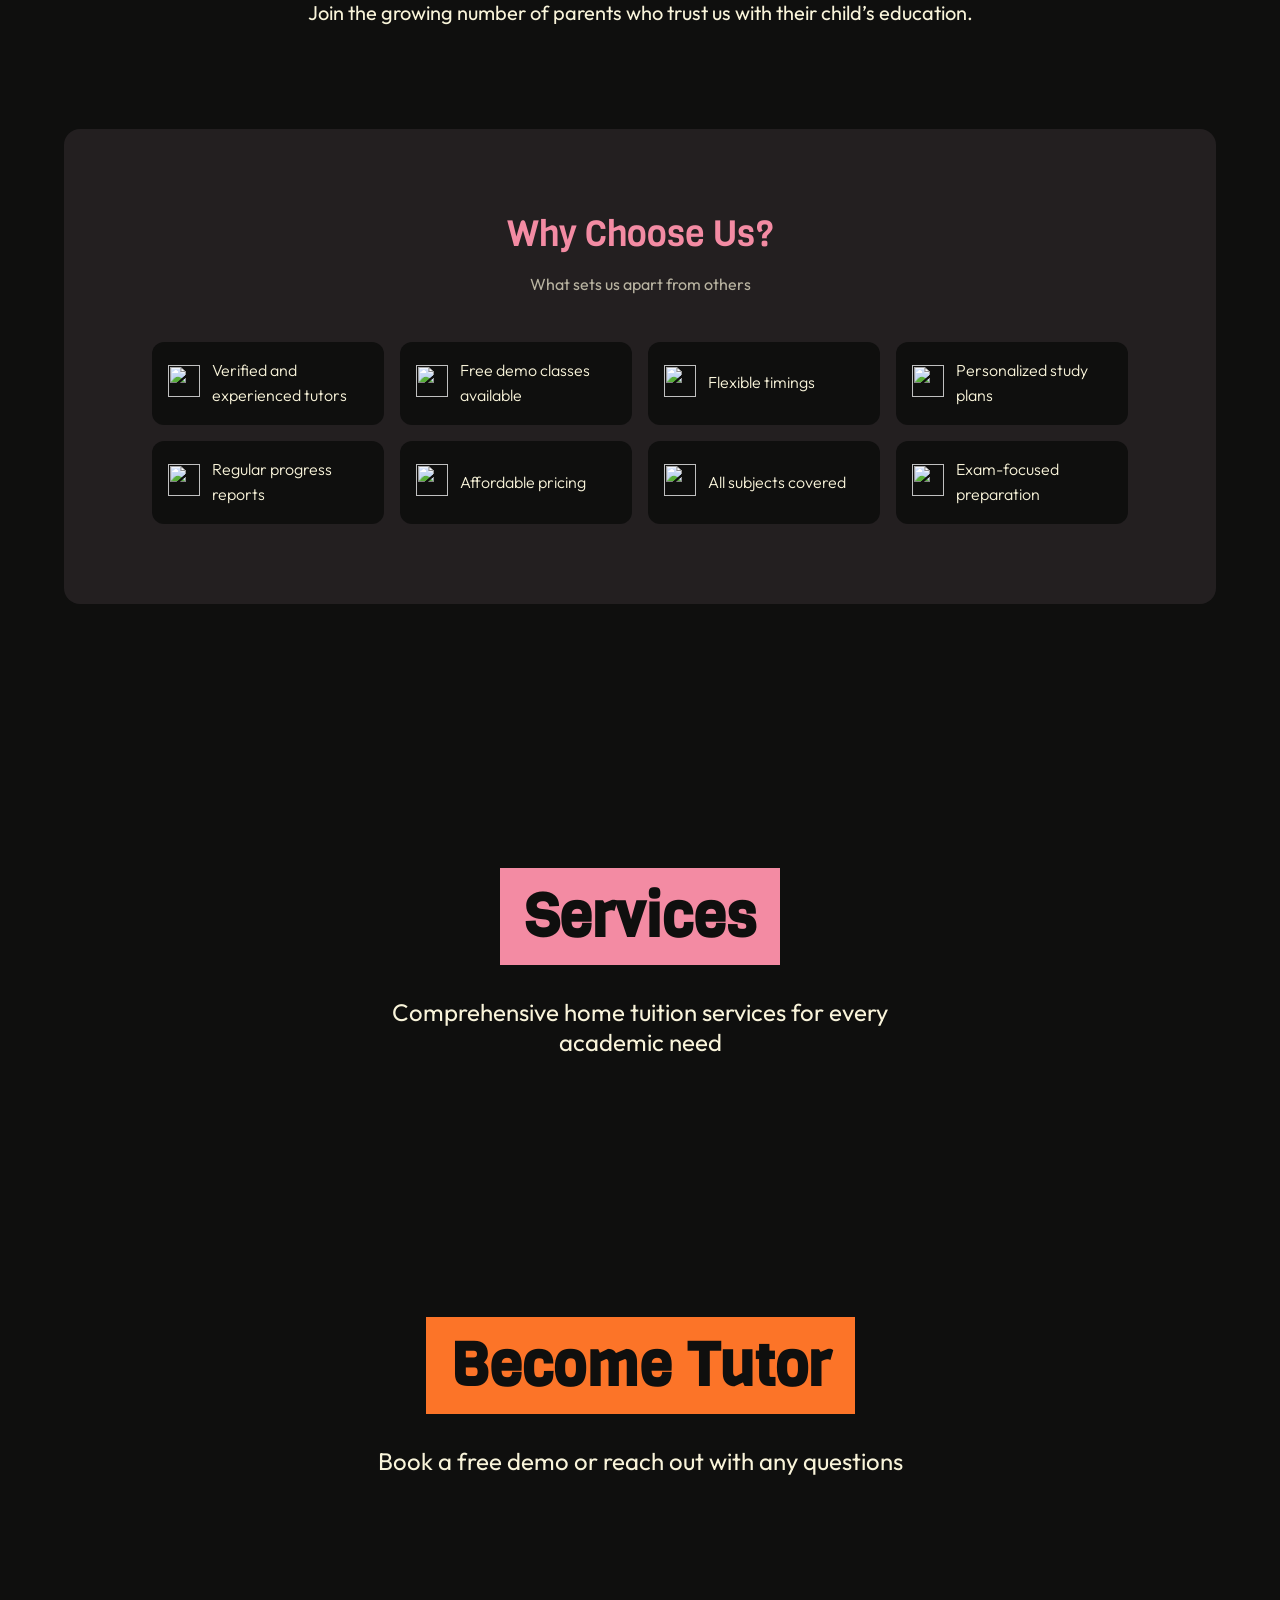
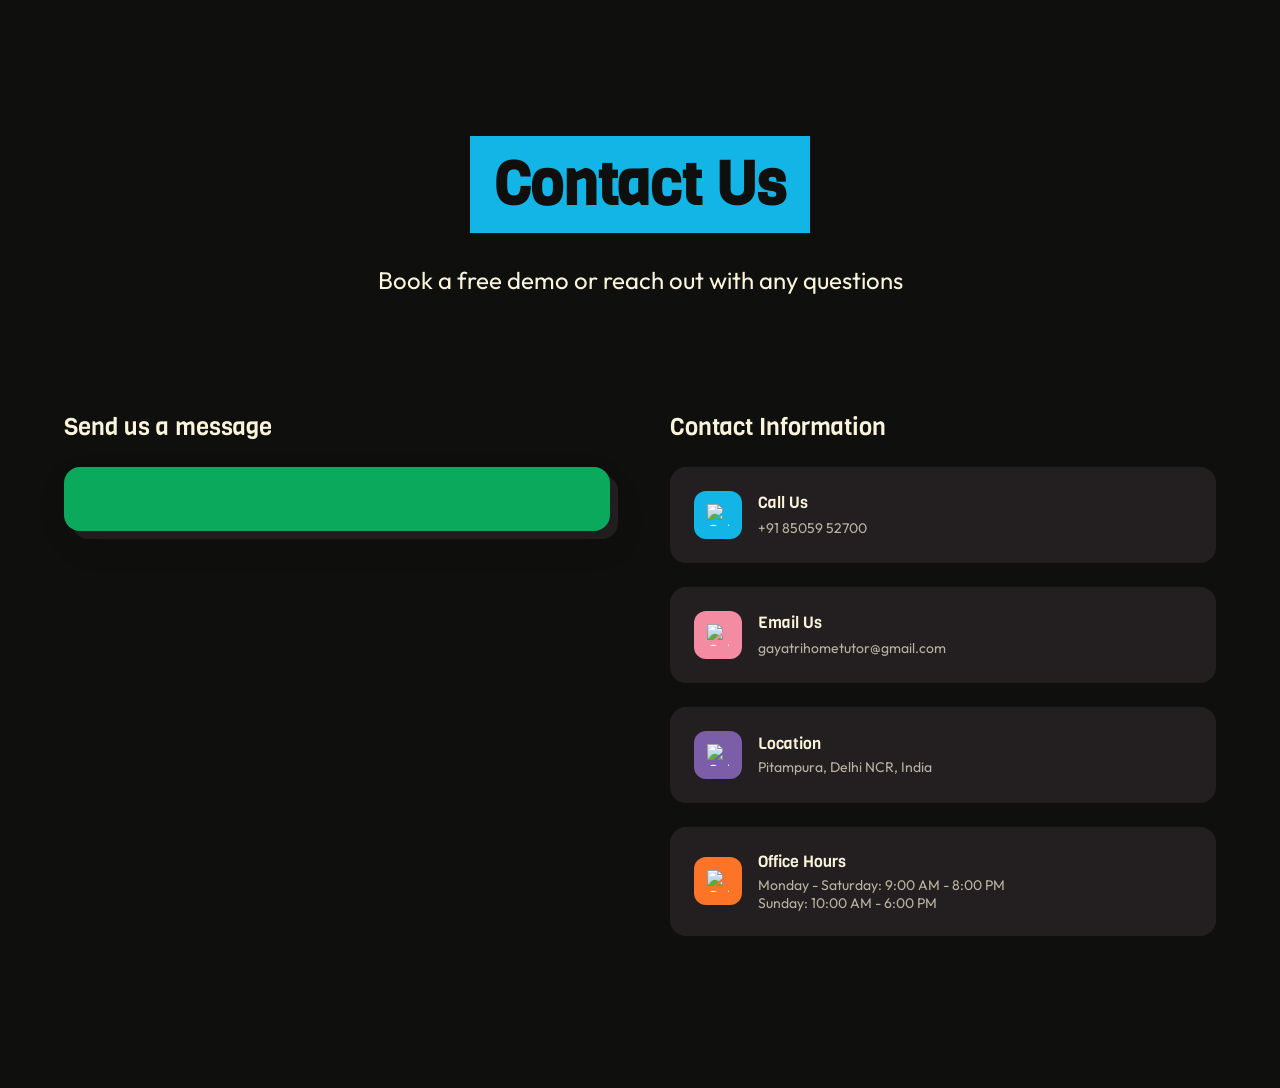
==== commit 19297aed: "Feat:Subjects section on services.html page" ====
--- a/index.html
+++ b/index.html
@@ -227,7 +227,7 @@
                 <div class="section-heading" id="services-heading">
                     <h1>Services</h1>
                 </div>
-                <p class = "sections-p">Book a free demo or reach out with any questions</p>
+                <p class = "sections-p">Comprehensive home tuition services for every academic need</p>
             </div>
         </section>
         <!-- <section class="sections">
--- a/style.css
+++ b/style.css
@@ -26,6 +26,10 @@
   --heading1: 60px;
 }
 
+.red{
+  background-color: var(--color-primary-red);
+}
+
 .green {
   background-color: var(--color-primary-green);
 }
@@ -46,7 +50,12 @@
   background-color: var(--color-primary-orange);
 }
 
-
+.black-text{
+  color:var(--color-black-bg);
+}
+.white-text{
+  color:var(--color-white-bg);
+}
 .green-text {
   color:var(--color-primary-green);
 }
@@ -584,6 +593,8 @@
 .sections-p{
   display:block;
   font-size: 24px;
+  width:540px;
+  text-align:center;
 }
 
 .section-body{
@@ -745,6 +756,11 @@
   margin-bottom:24px;
 }
 
+.contact-grid-els:hover{
+  transform: translateY(-4px);
+  transition: 0.3s ease;
+}
+
 
 .contact-grid-els h3 {
   font-size:16px;
@@ -1075,6 +1091,69 @@
   width:720px;
 }
 
+
+.subjects-section{
+  margin-bottom:60px;
+}
+
+.subjects-section h2{
+  margin-bottom: 60px;
+  font-size: 36px;
+  text-align: center;
+}
+
+.subjects-grid{
+  display:grid;
+  grid-template-columns: repeat(5, 1fr);
+  gap:24px;
+}
+
+.subjects-grid-els {
+  width:220px;
+  padding:16px 24px;
+  display:flex;
+  flex-direction: column;
+  gap:8px;
+  border-radius: 16px;
+  filter: drop-shadow(8px 8px 0px var(--color-grey-bg));
+}
+
+.subjects-grid-els:hover{
+  transform: translateY(-4px);
+  transition: 0.3s ease;
+}
+
+.subjects-grid-upper-el{
+  margin-bottom: 16px;
+  border-bottom: 2px solid var(--color-dark-text);
+  padding-bottom: 8px;
+}
+
+.subjects-grid-upper-el h3{
+  font-size:20px;
+}
+
+.subjects-grid-lower-el ul{
+  display:flex;
+  flex-direction: column;
+  gap:8px;
+}
+
+.subjects-grid-lower-el li {
+  display:flex;
+  gap:8px;
+  align-items: center;
+}
+
+.subjects-grid-lower-el img{
+  width:12px;
+  height:12px;
+}
+
+.how-it-works-grid{
+  gap:24px;
+}
+
 .cta-choose-grid{
   display:flex;
   flex-direction: column;
@@ -1174,6 +1253,7 @@
 }
 
 
+
 /* ===================== Book demo page styles===================== */
 #book-demo-heading{
   background-color: var(--color-primary-yellow);
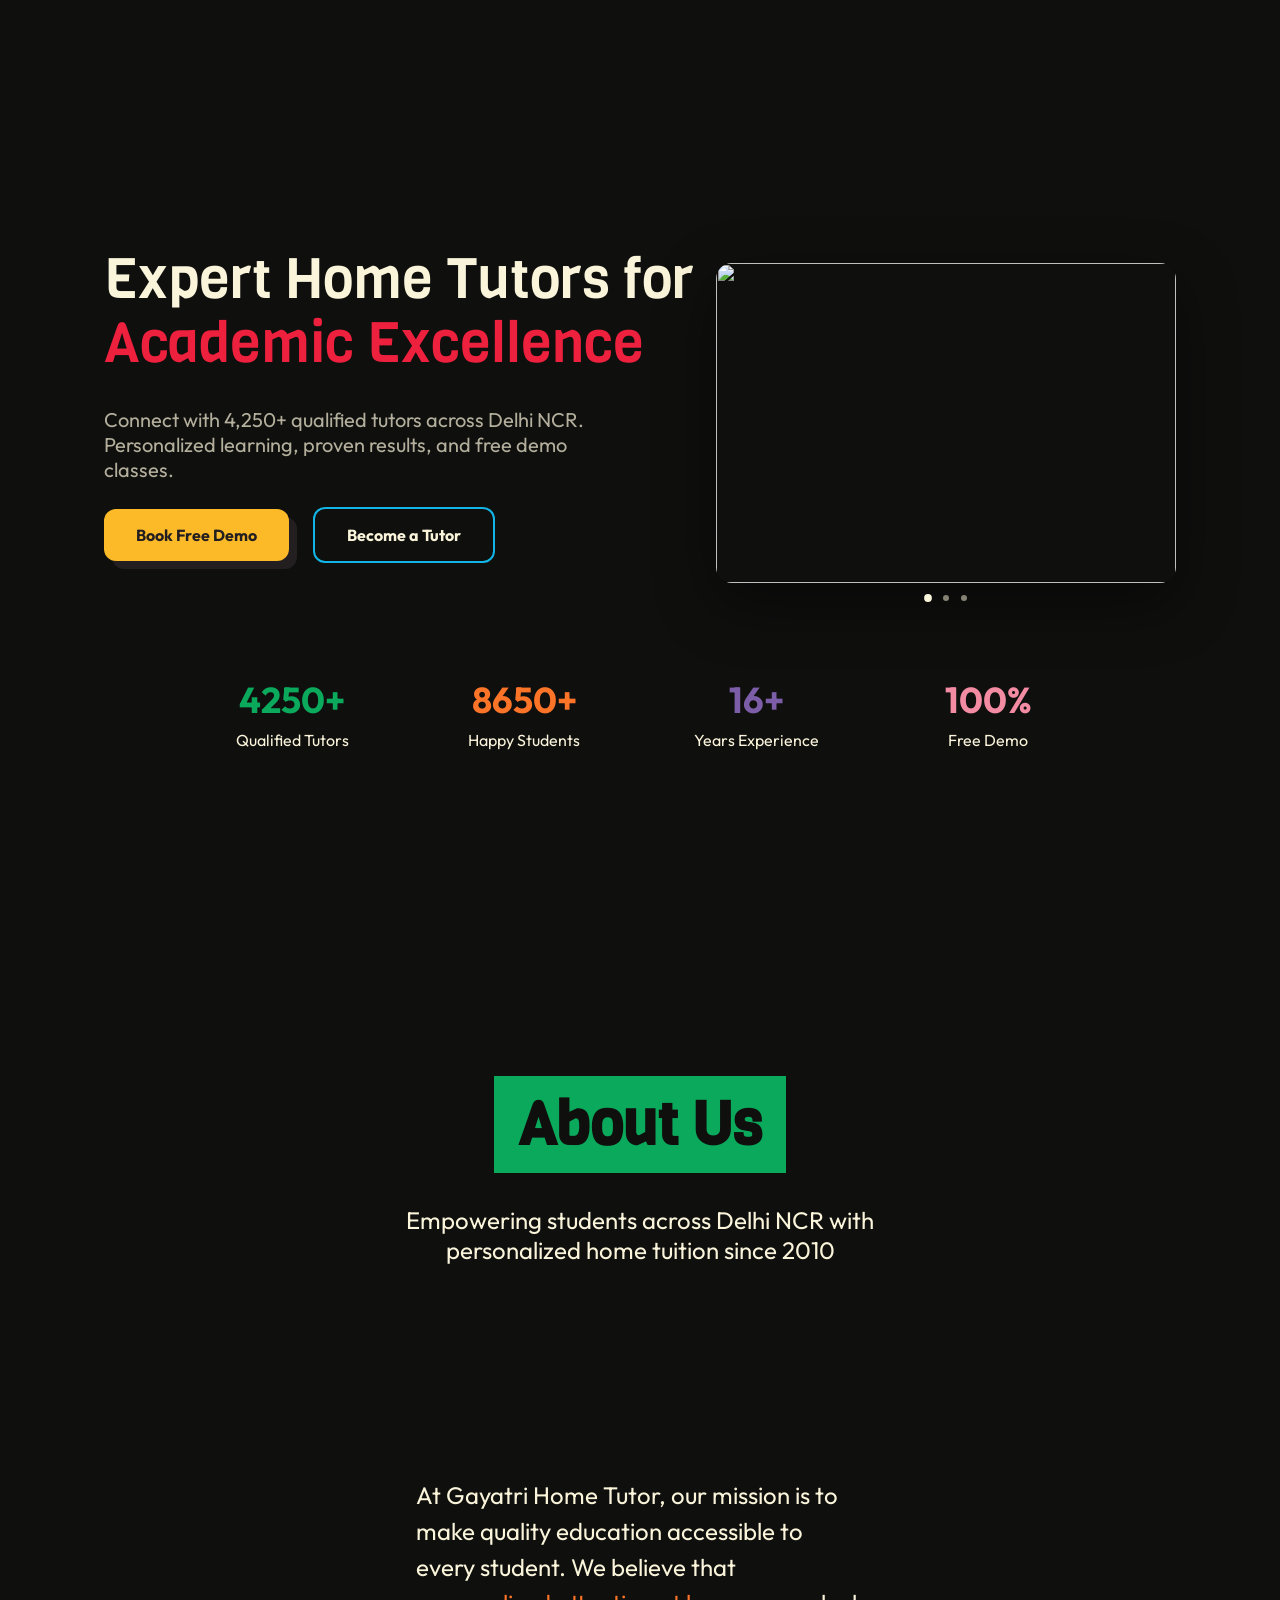
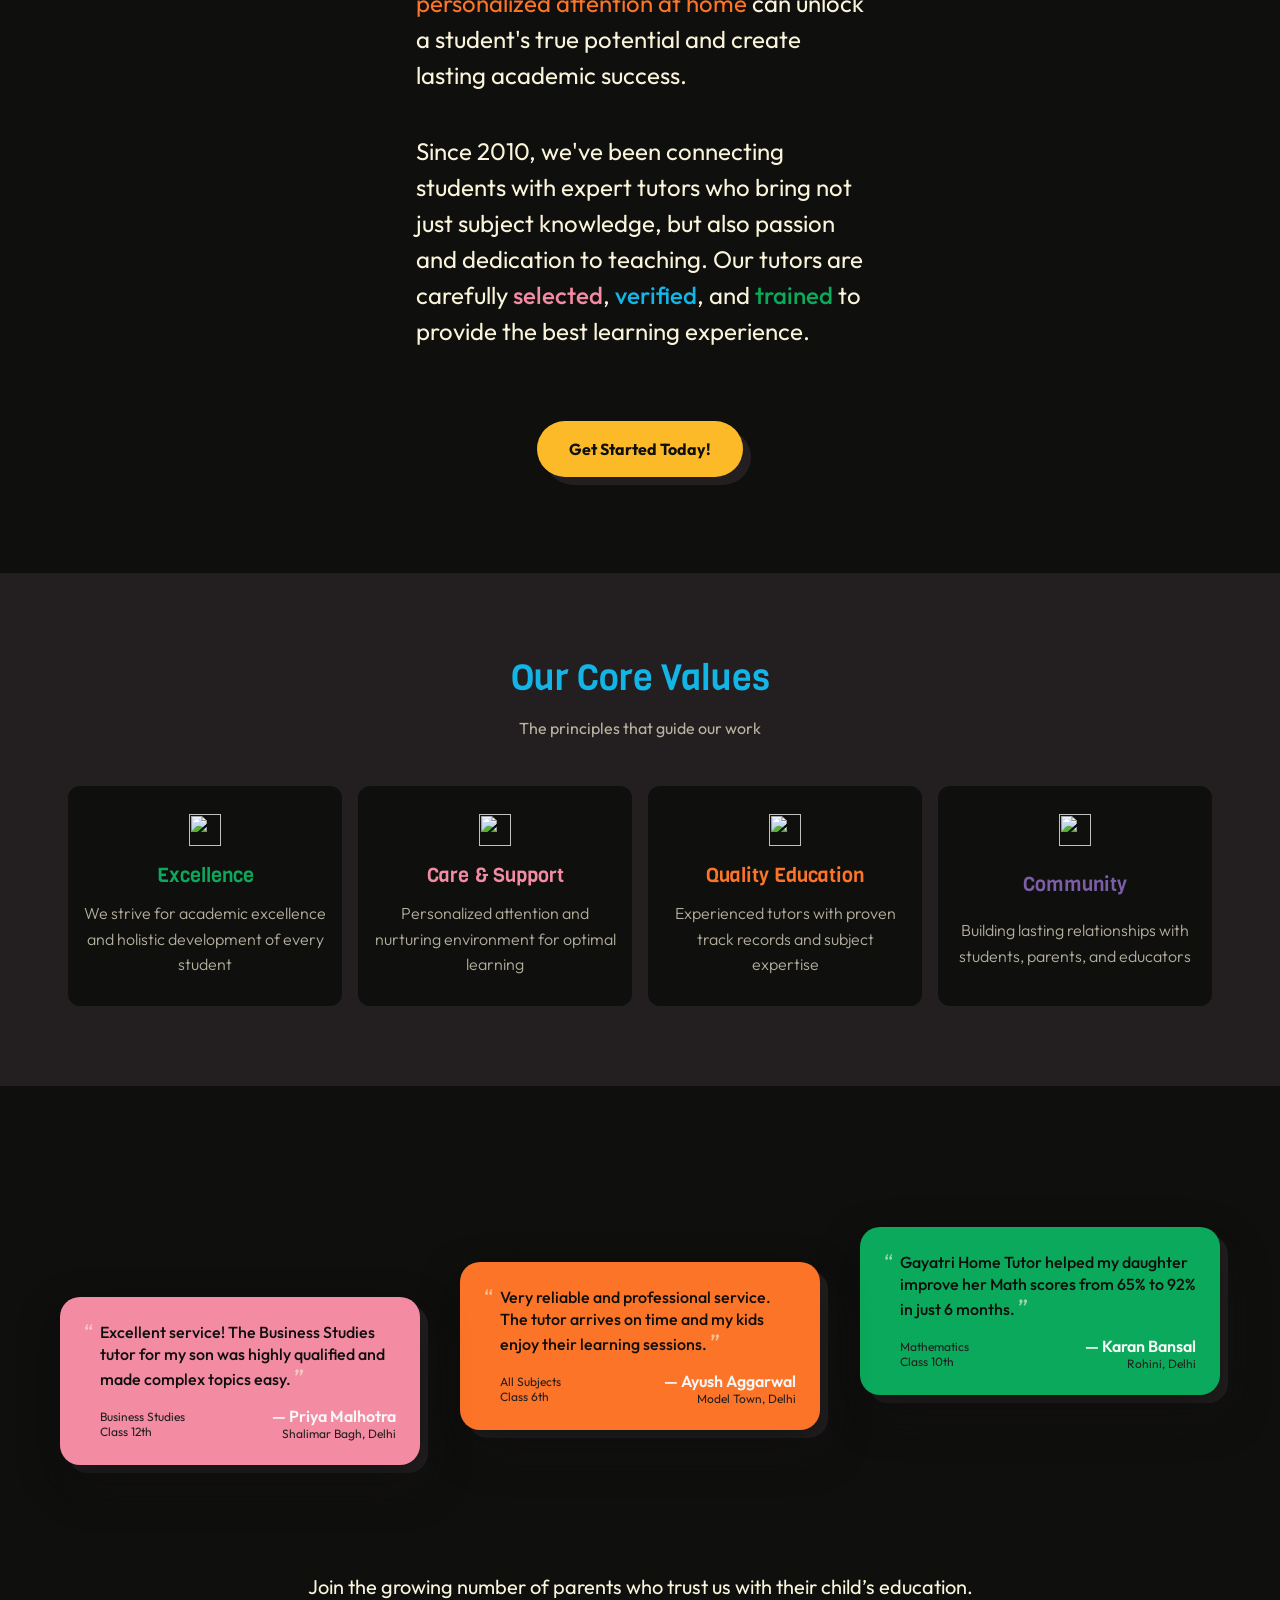
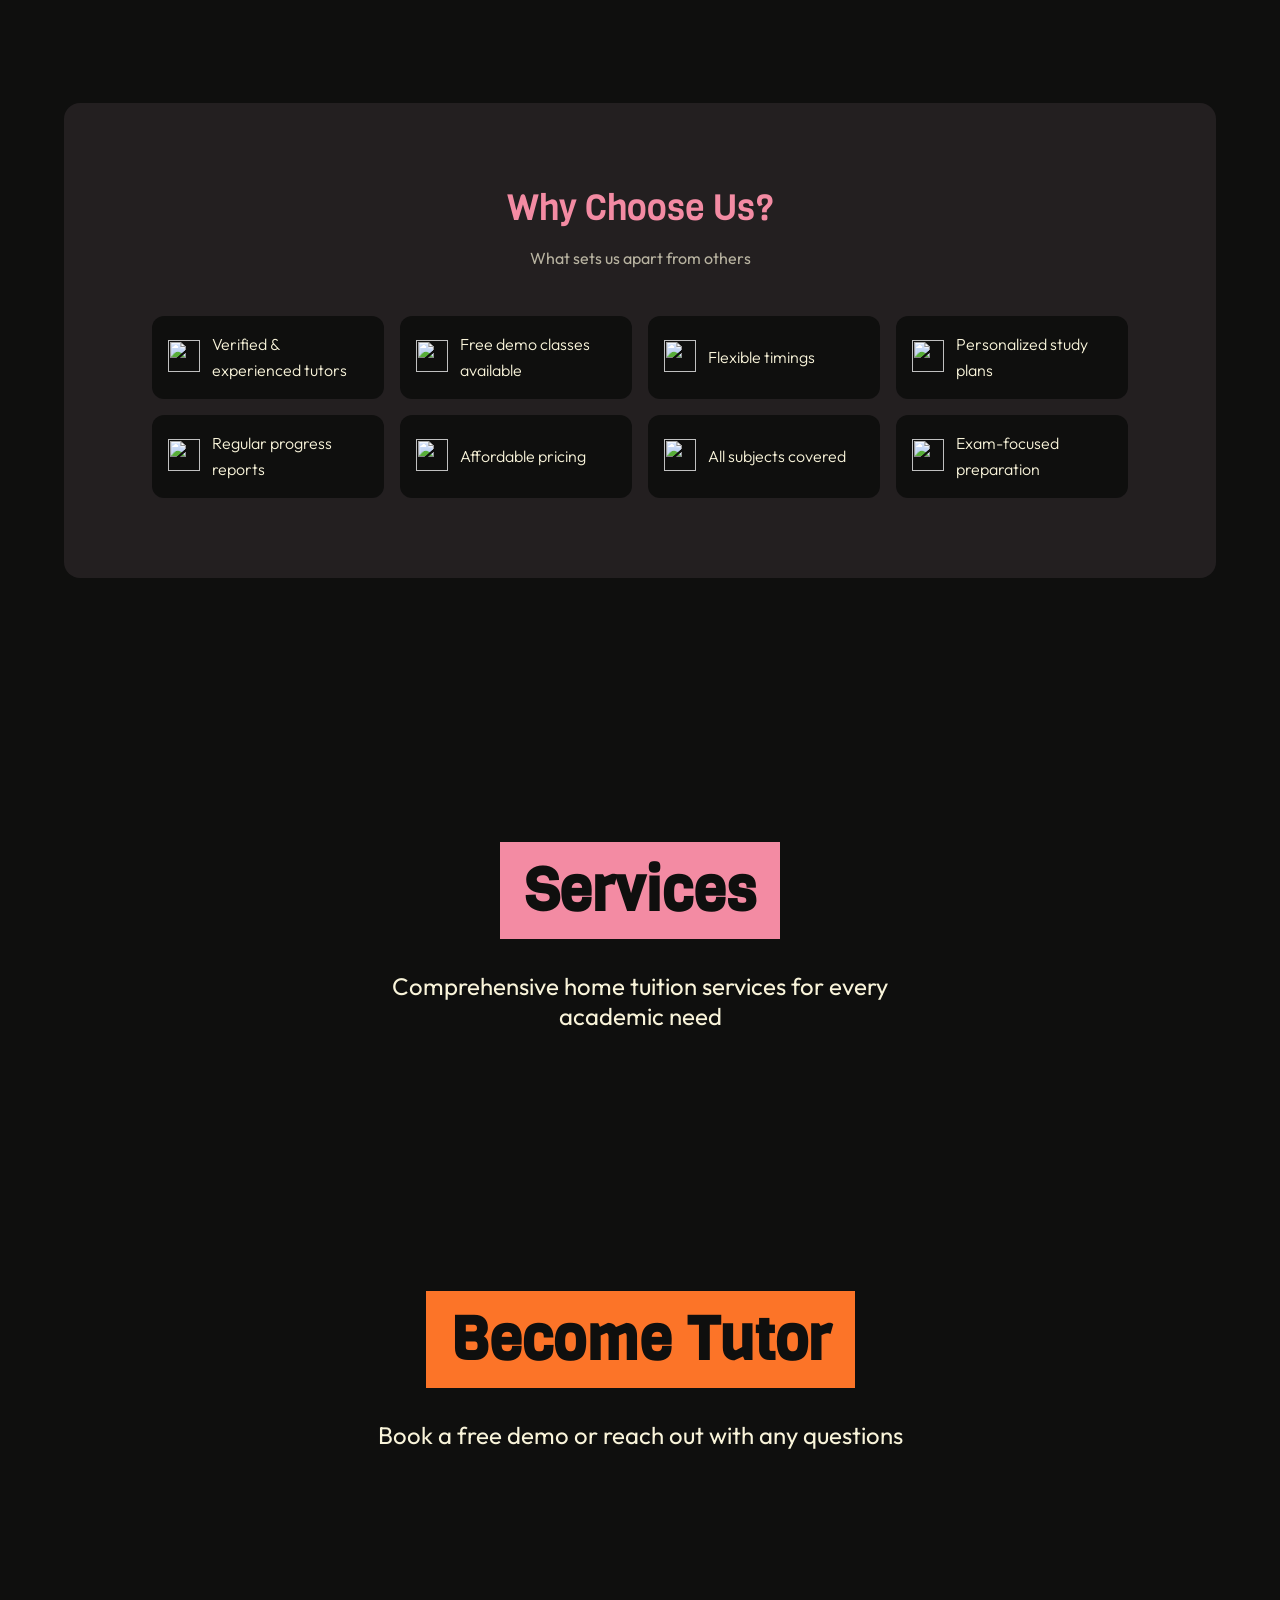
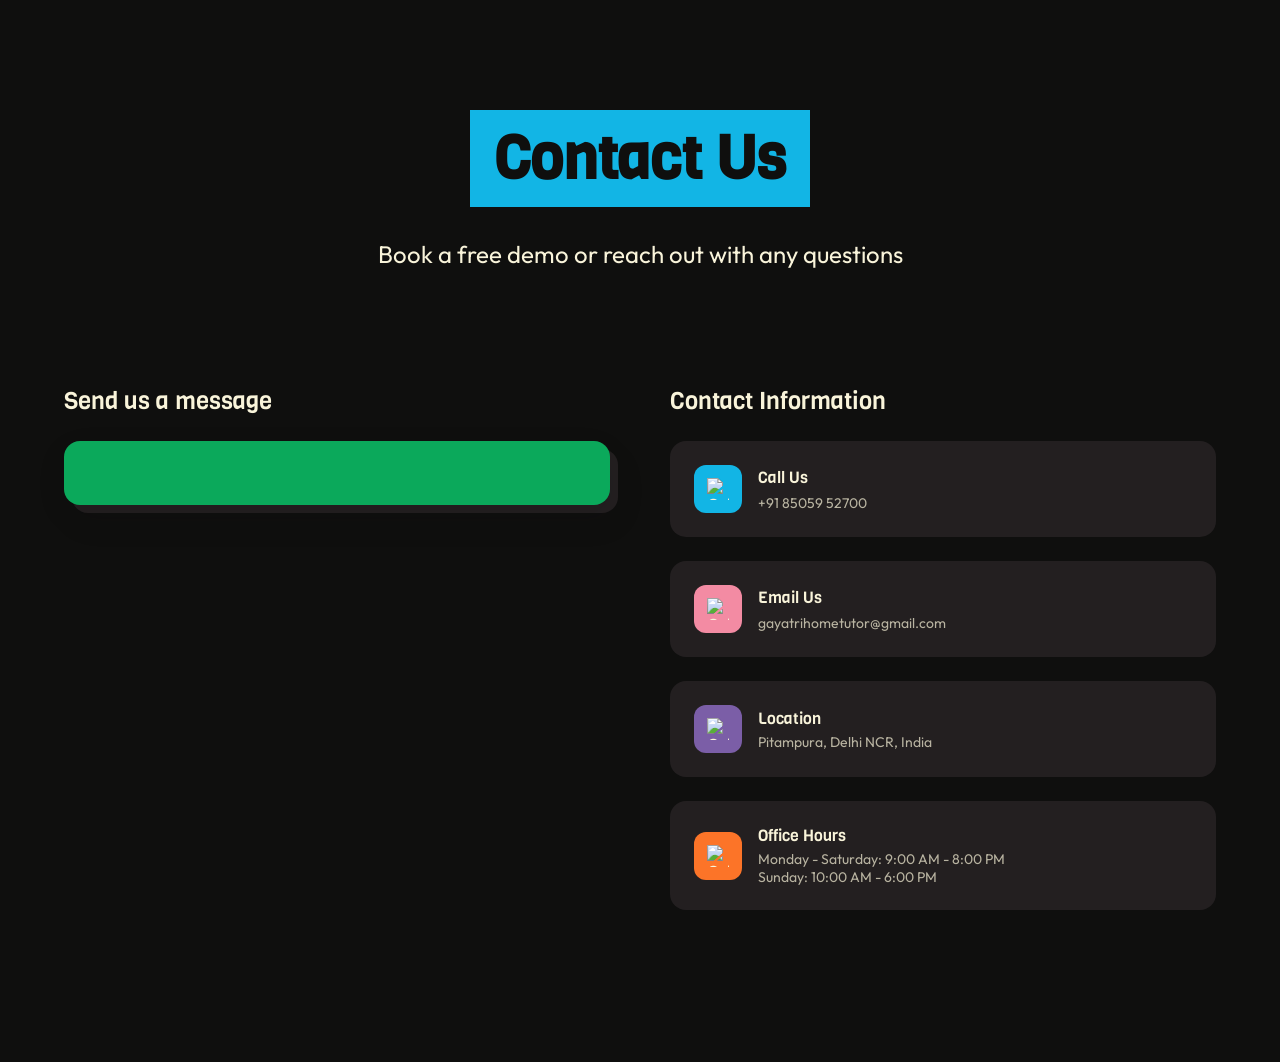
==== commit e5b6b7e9: "Feat: Can't find area section on services.html" ====
--- a/index.html
+++ b/index.html
@@ -74,12 +74,12 @@
             <div class="section-body">
                 <div class="about-mission">
                     <div class="mission-content">
-                        <p>
+                        <p class="mission-content-p">
                             At Gayatri Home Tutor, our mission is to make quality education accessible to every student. 
                             We believe that <span class="weight-mid orange-text">personalized attention at home</span> can unlock a 
                             student's true potential and create lasting academic success.
                         </p>
-                        <p>
+                        <p class="mission-content-p">
                             Since 2010, we've been connecting students with expert tutors who bring not just subject knowledge, 
                             but also passion and dedication to teaching. Our tutors are carefully 
                             <span class="weight-500 pink-text">selected</span>, 
@@ -100,22 +100,22 @@
                         <div class="grid-els">
                             <div class="grid-icon"><img src="../assets/images/bullseye.png"></div>
                             <h3 class="green-text">Excellence</h3>
-                            <p>We strive for academic excellence and holistic development of every student</p>
+                            <p class="grid-els-p">We strive for academic excellence and holistic development of every student</p>
                         </div>
                         <div class="grid-els">
                             <div class="grid-icon"><img src="../assets/images/heart-pink.png"></div>
                             <h3 class="pink-text">Care & Support</h3>
-                            <p>Personalized attention and nurturing environment for optimal learning</p>
+                            <p class="grid-els-p">Personalized attention and nurturing environment for optimal learning</p>
                         </div>
                         <div class="grid-els">
                             <div class="grid-icon"><img src="../assets/images/star-orange.png"></div>
                             <h3 class="orange-text">Quality Education</h3>
-                            <p>Experienced tutors with proven track records and subject expertise</p>
+                            <p class="grid-els-p">Experienced tutors with proven track records and subject expertise</p>
                         </div>
                         <div class="grid-els">
                             <div class="grid-icon"><img src="../assets/images/community.png"></div>
                             <h3 class="purple-text">Community</h3>
-                            <p>Building lasting relationships with students, parents, and educators</p>
+                            <p class="grid-els-p">Building lasting relationships with students, parents, and educators</p>
                         </div>
                     </div>
                 </div>
@@ -188,7 +188,7 @@
                     <div class="lower-choose-grid">
                         <div class="choose-grid-els">
                             <div class="grid-icon"><img src="../assets/images/checkmark.png"></div>
-                            <p>Verified and experienced tutors</p>
+                            <p>Verified & experienced tutors</p>
                         </div>
                         <div class="choose-grid-els">
                             <div class="grid-icon"><img src="../assets/images/checkmark.png"></div>
--- a/style.css
+++ b/style.css
@@ -838,7 +838,7 @@
   text-align: left;
 }
 
-.mission-content p {
+.mission-content-p {
   font-size: 24px;
   line-height: 1.5;
   margin-bottom: 40px;
@@ -928,7 +928,8 @@
   font-size: 20px;
 }
 
-.grid-els p{
+.grid-els-p{
+  width:22ch;
   font-size: 16px;
   color:var(--color-dark-text);
   line-height:1.6;
@@ -1093,7 +1094,7 @@
 
 
 .subjects-section{
-  margin-bottom:60px;
+  margin-bottom:150px;
 }
 
 .subjects-section h2{
@@ -1109,6 +1110,7 @@
 }
 
 .subjects-grid-els {
+  color:var(--color-black-bg);
   width:220px;
   padding:16px 24px;
   display:flex;
@@ -1125,7 +1127,7 @@
 
 .subjects-grid-upper-el{
   margin-bottom: 16px;
-  border-bottom: 2px solid var(--color-dark-text);
+  border-bottom: 2px solid var(--color-grey-bg);
   padding-bottom: 8px;
 }
 
@@ -1150,9 +1152,114 @@
   height:12px;
 }
 
+.lower-area-grid{
+  display:grid;
+  grid-template-columns: repeat(3, 1fr);
+  grid-template-rows: repeat(auto, 1fr);
+  gap:16px;
+}
+
+.area-grid-els{
+  background-color: var(--color-black-bg);
+  border-radius: 12px;
+  padding:16px 24px;
+}
+
+.area-grid-els:hover{
+  transform: translateY(-4px);
+  transition: 0.3s ease;
+  .contact-icon img {
+    content: url(/assets/images/location.png);
+  }
+}
+
+.area-h3{
+  font-size: 20px;
+}
+
+.area-p{
+  font-size: 12px;
+}
+
+.green-line .contact-icon{
+  background-color: var(--color-primary-green);
+}
+
+.red-line .contact-icon{
+  background-color: var(--color-primary-red);
+}
+
+.pink-line .contact-icon{
+  background-color: var(--color-primary-pink);
+}
+
+.yellow-line .contact-icon{
+  background-color: var(--color-primary-yellow);
+}
+
+.green-line:hover{
+  background-color: var(--color-primary-green);
+}
+
+.red-line:hover{
+  background-color: var(--color-primary-red);
+}
+
+.pink-line:hover{
+  background-color: var(--color-primary-pink);
+}
+
+.yellow-line:hover{
+  background-color: var(--color-primary-yellow);
+}
+
+.find-area-h2{
+  text-align:center;
+  font-size: 36px;
+  margin-bottom: 20px;
+}
+
+.find-area-p{
+  width:40ch;
+  font-size: 20px;
+  text-align: center;
+  margin-bottom: 60px;
+}
+
+.find-area-grid{
+  display:grid;
+  grid-template-rows: repeat(3, 1fr);
+  gap:8px;
+  /* align-items: center; */
+  justify-content: center;
+  margin-bottom: 20px;
+}
+
+.find-area-grid-els{
+  display:flex;
+  gap:12px;
+  align-items: center;
+}
+.find-area-grid-icon{
+  align-items: center;
+}
+.find-area-grid-icon img{
+  width:16px;
+  height:16px;
+}
+
+.find-area-grid-els-p{
+  font-size: 18px;
+}
+
+#contact-us-btn{
+  background-color: var(--color-primary-green);
+}
+
 .how-it-works-grid{
   gap:24px;
 }
+
 
 .cta-choose-grid{
   display:flex;
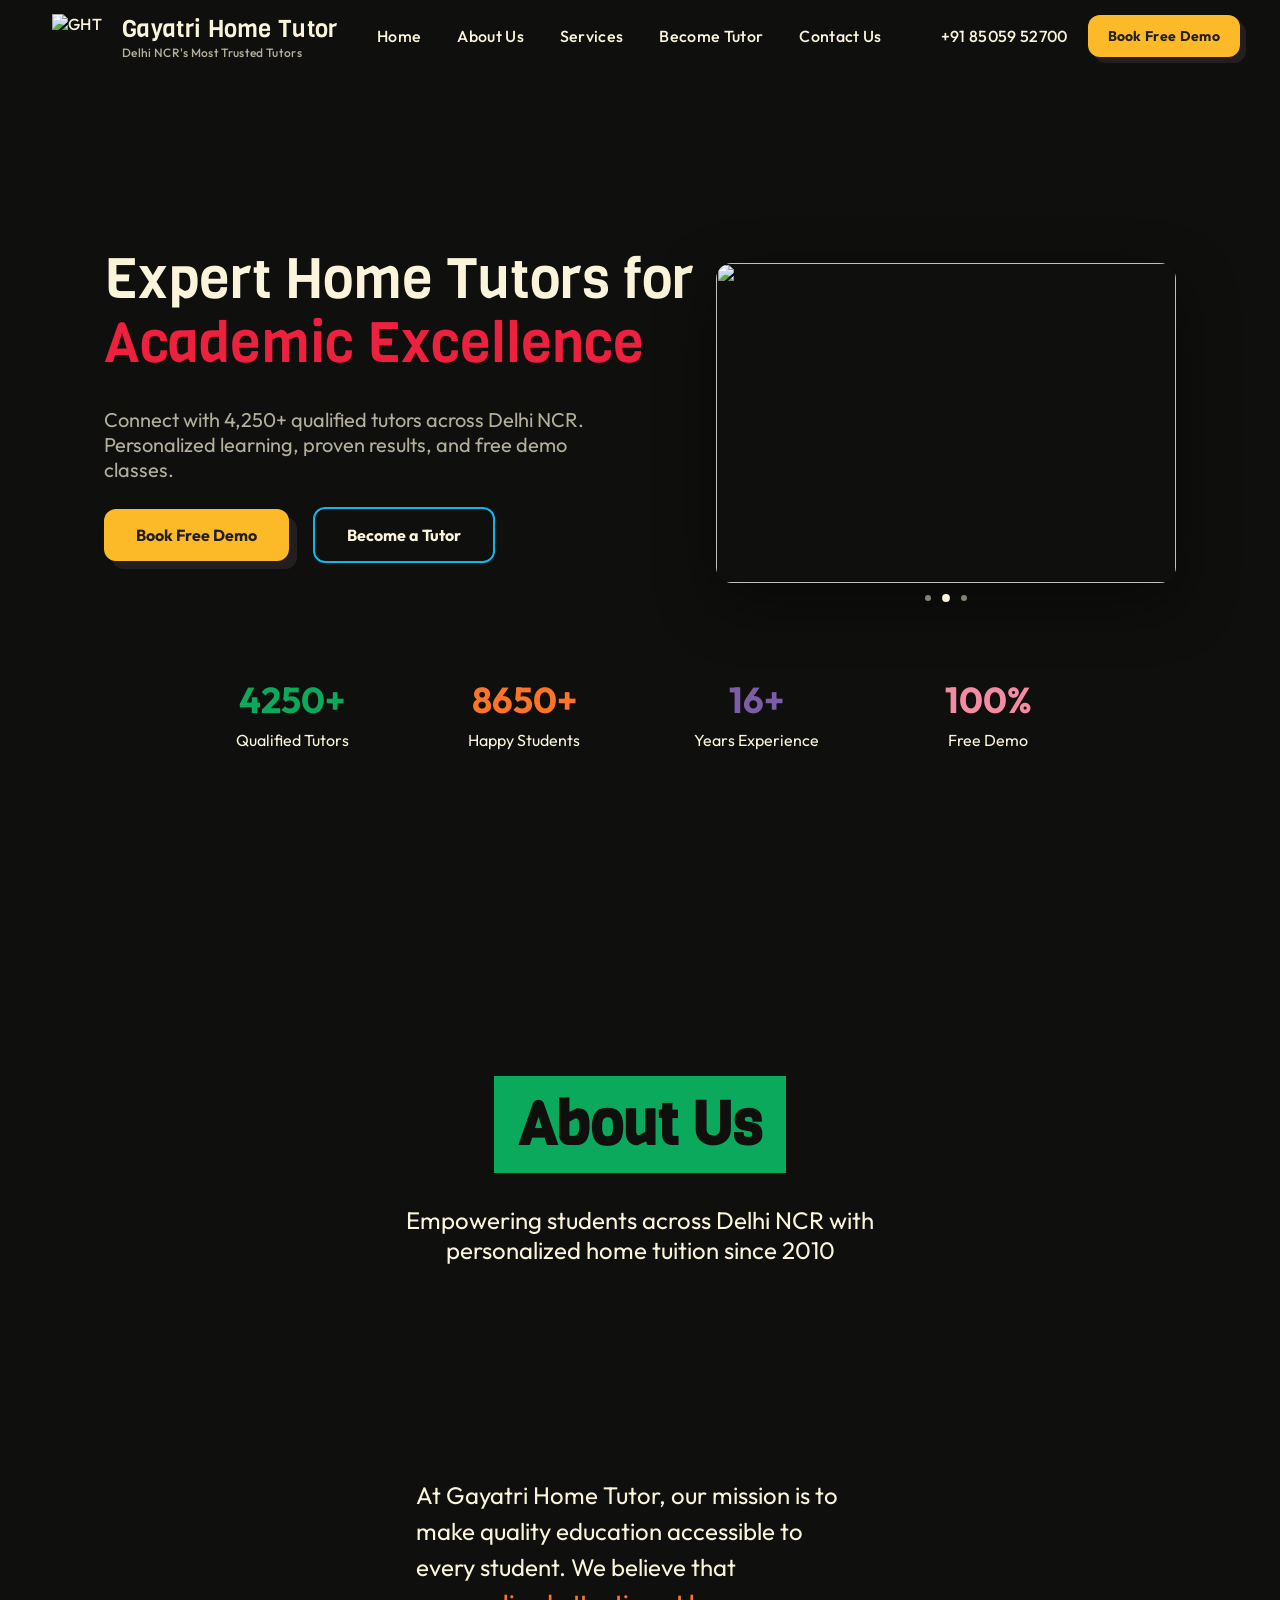
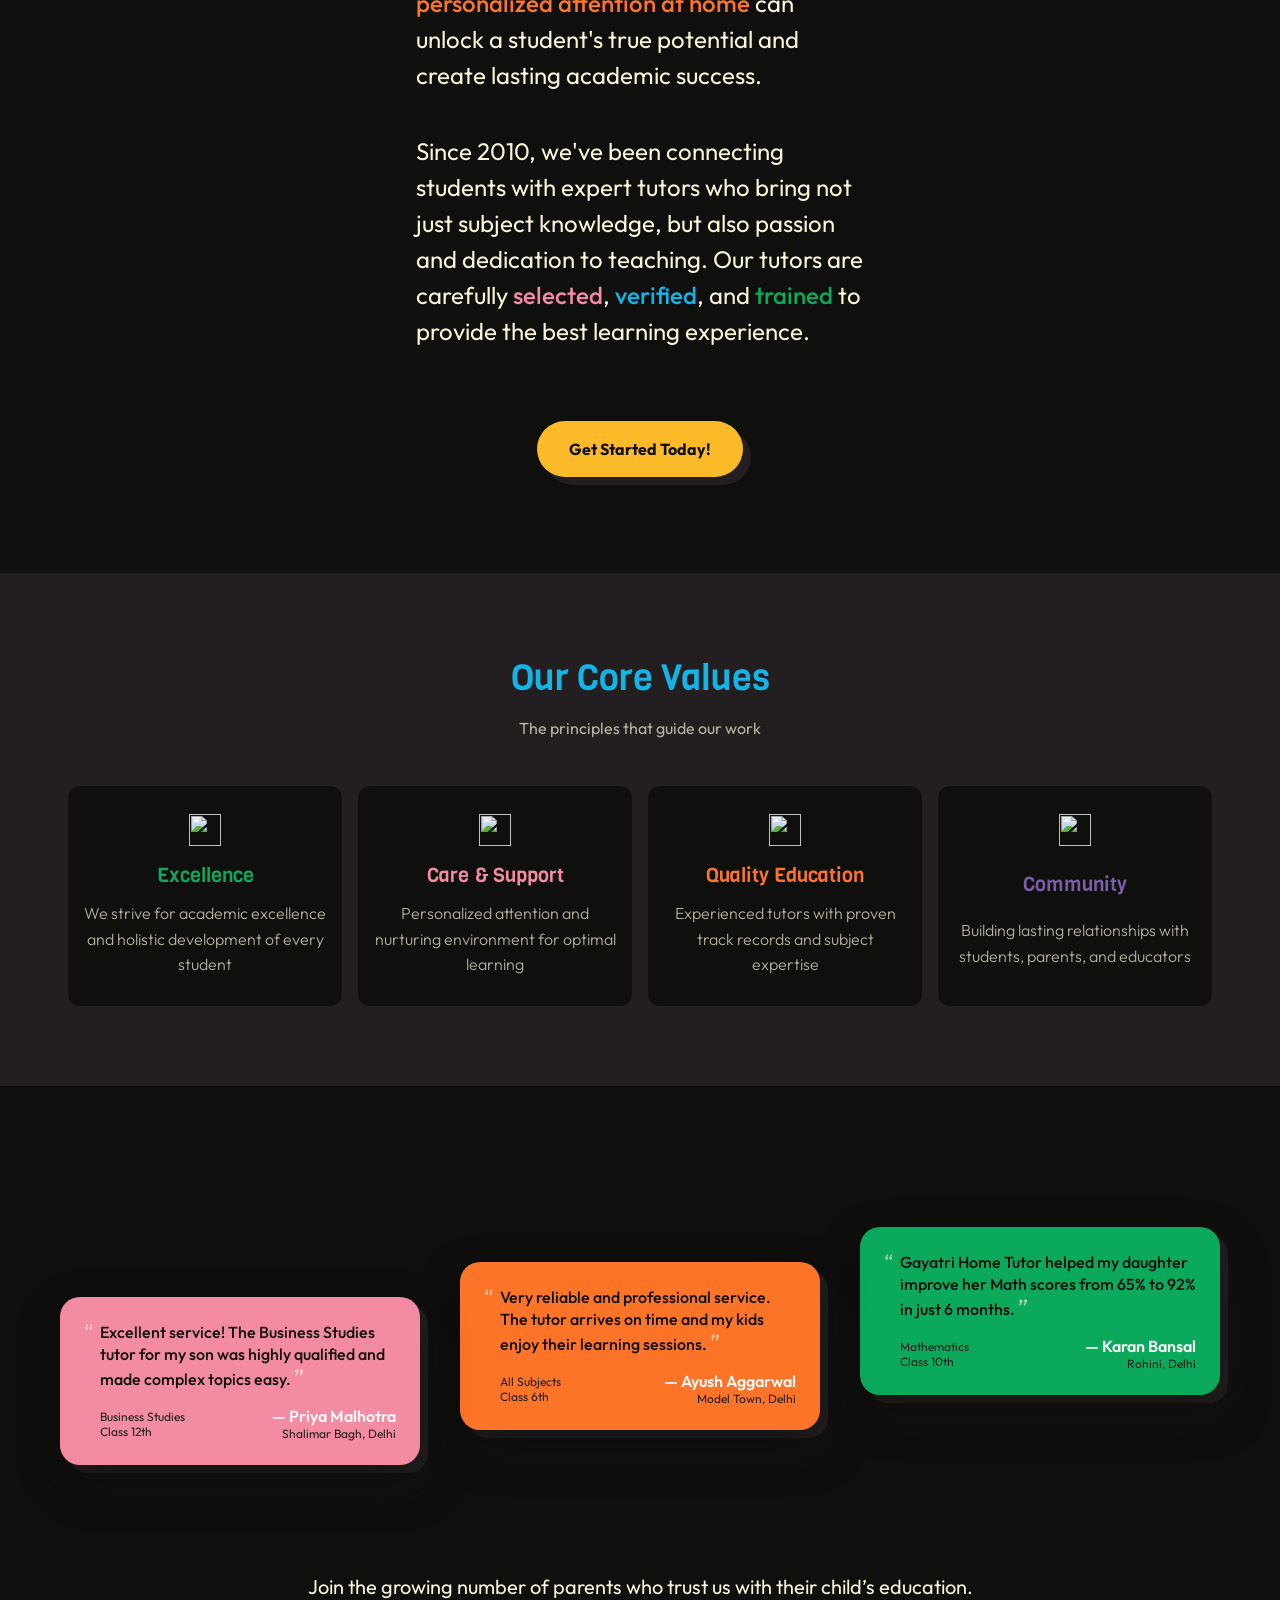
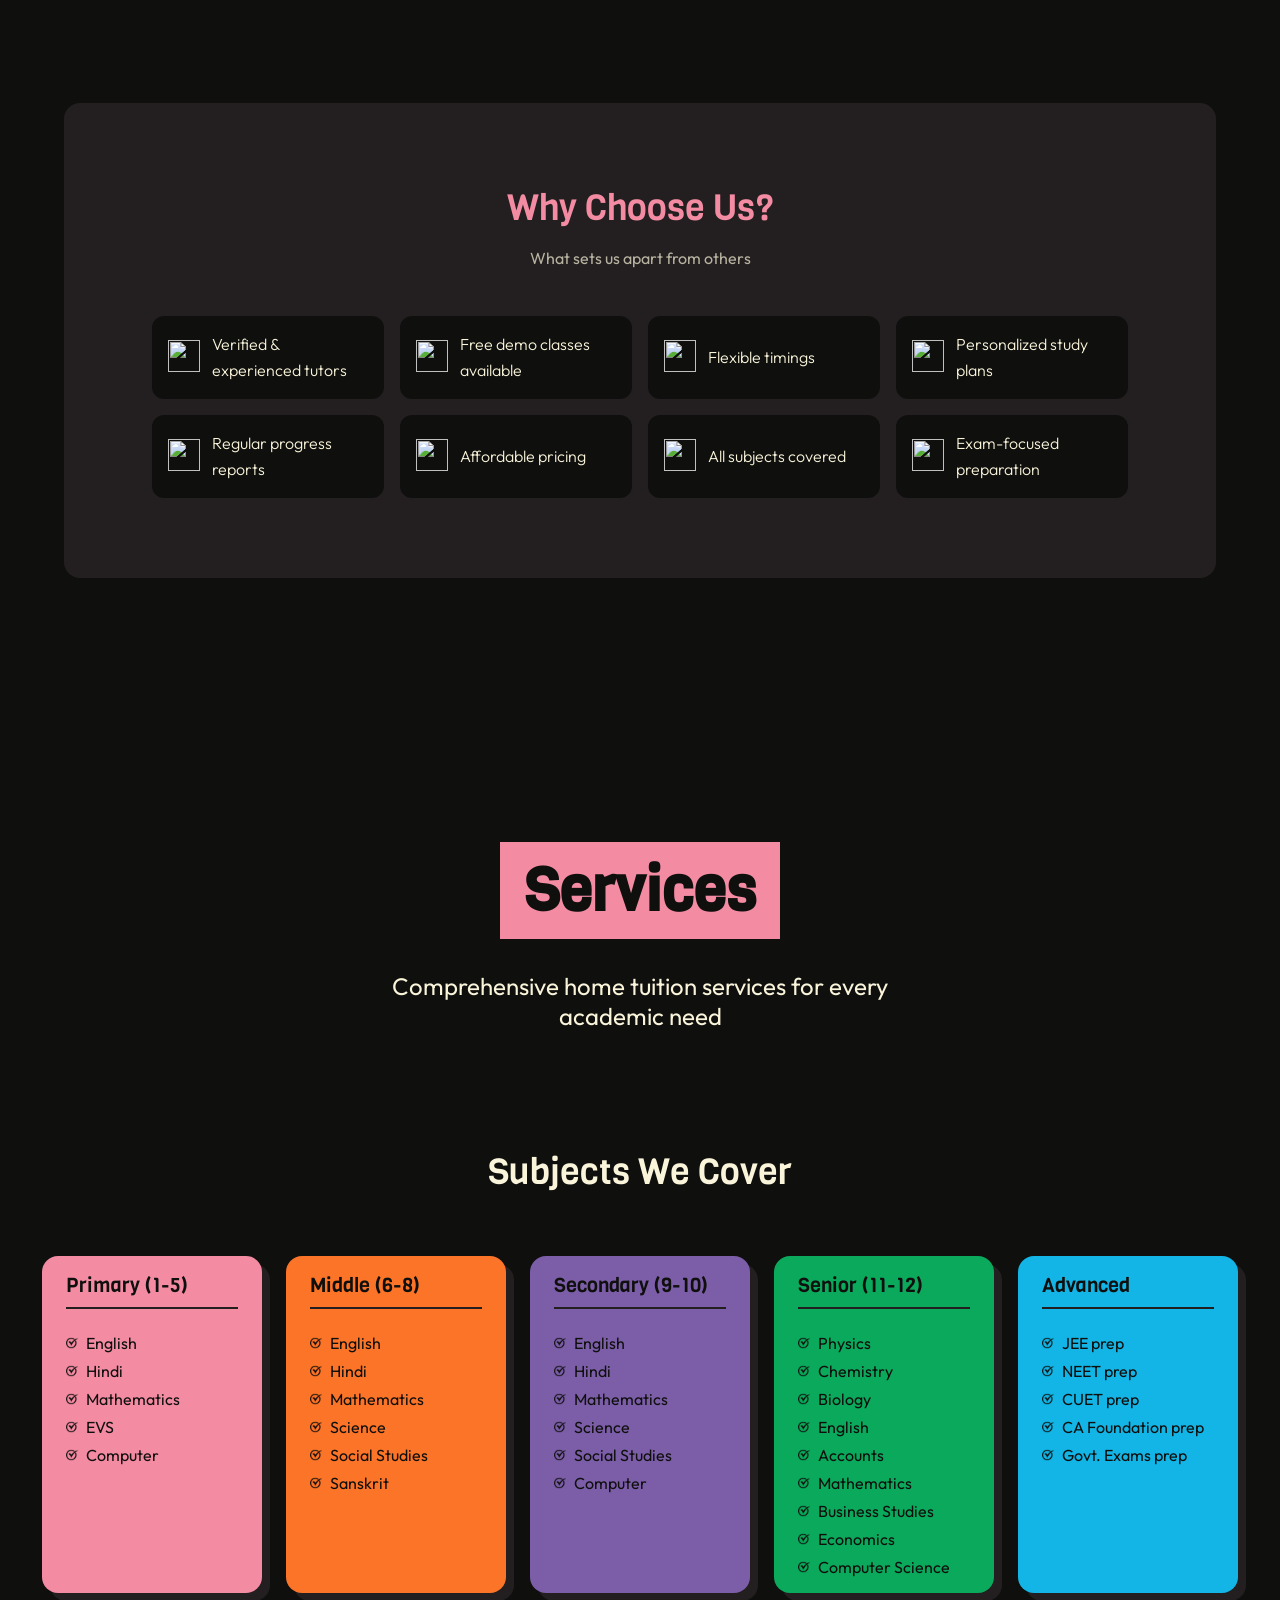
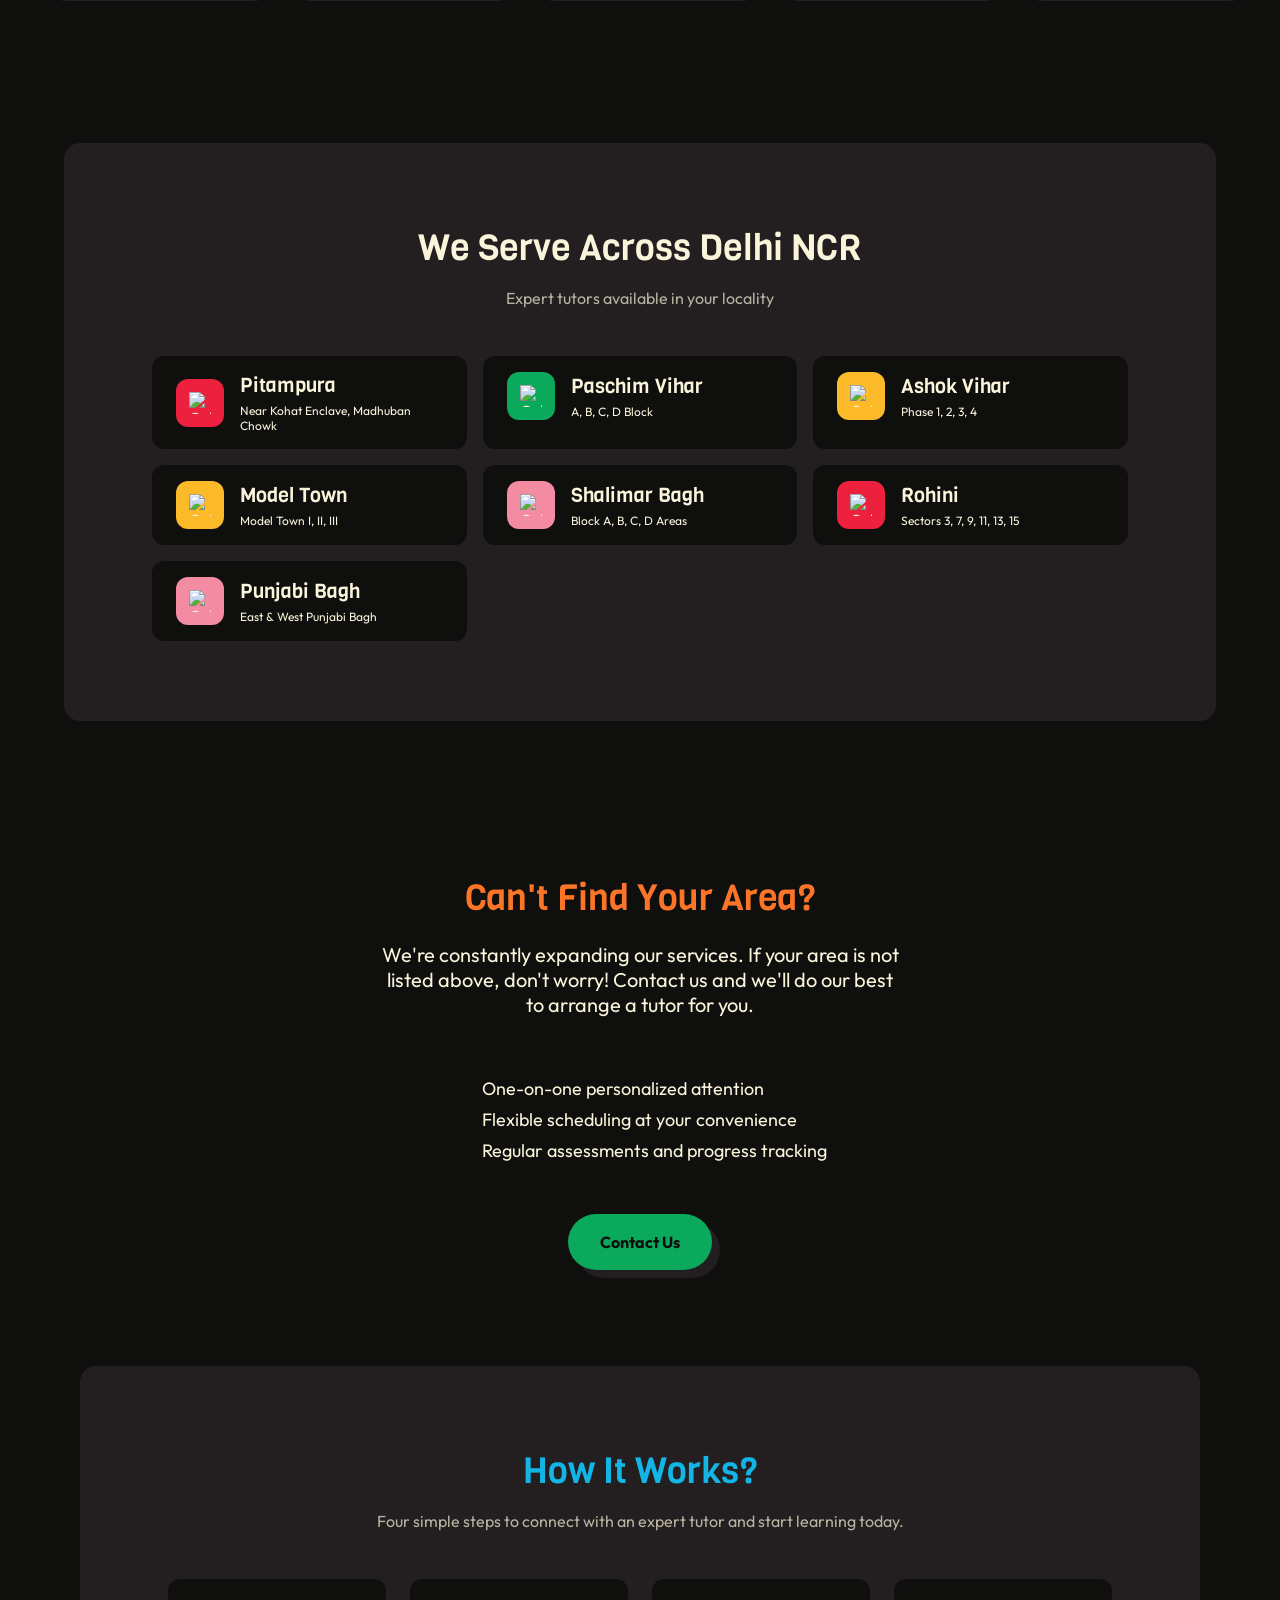
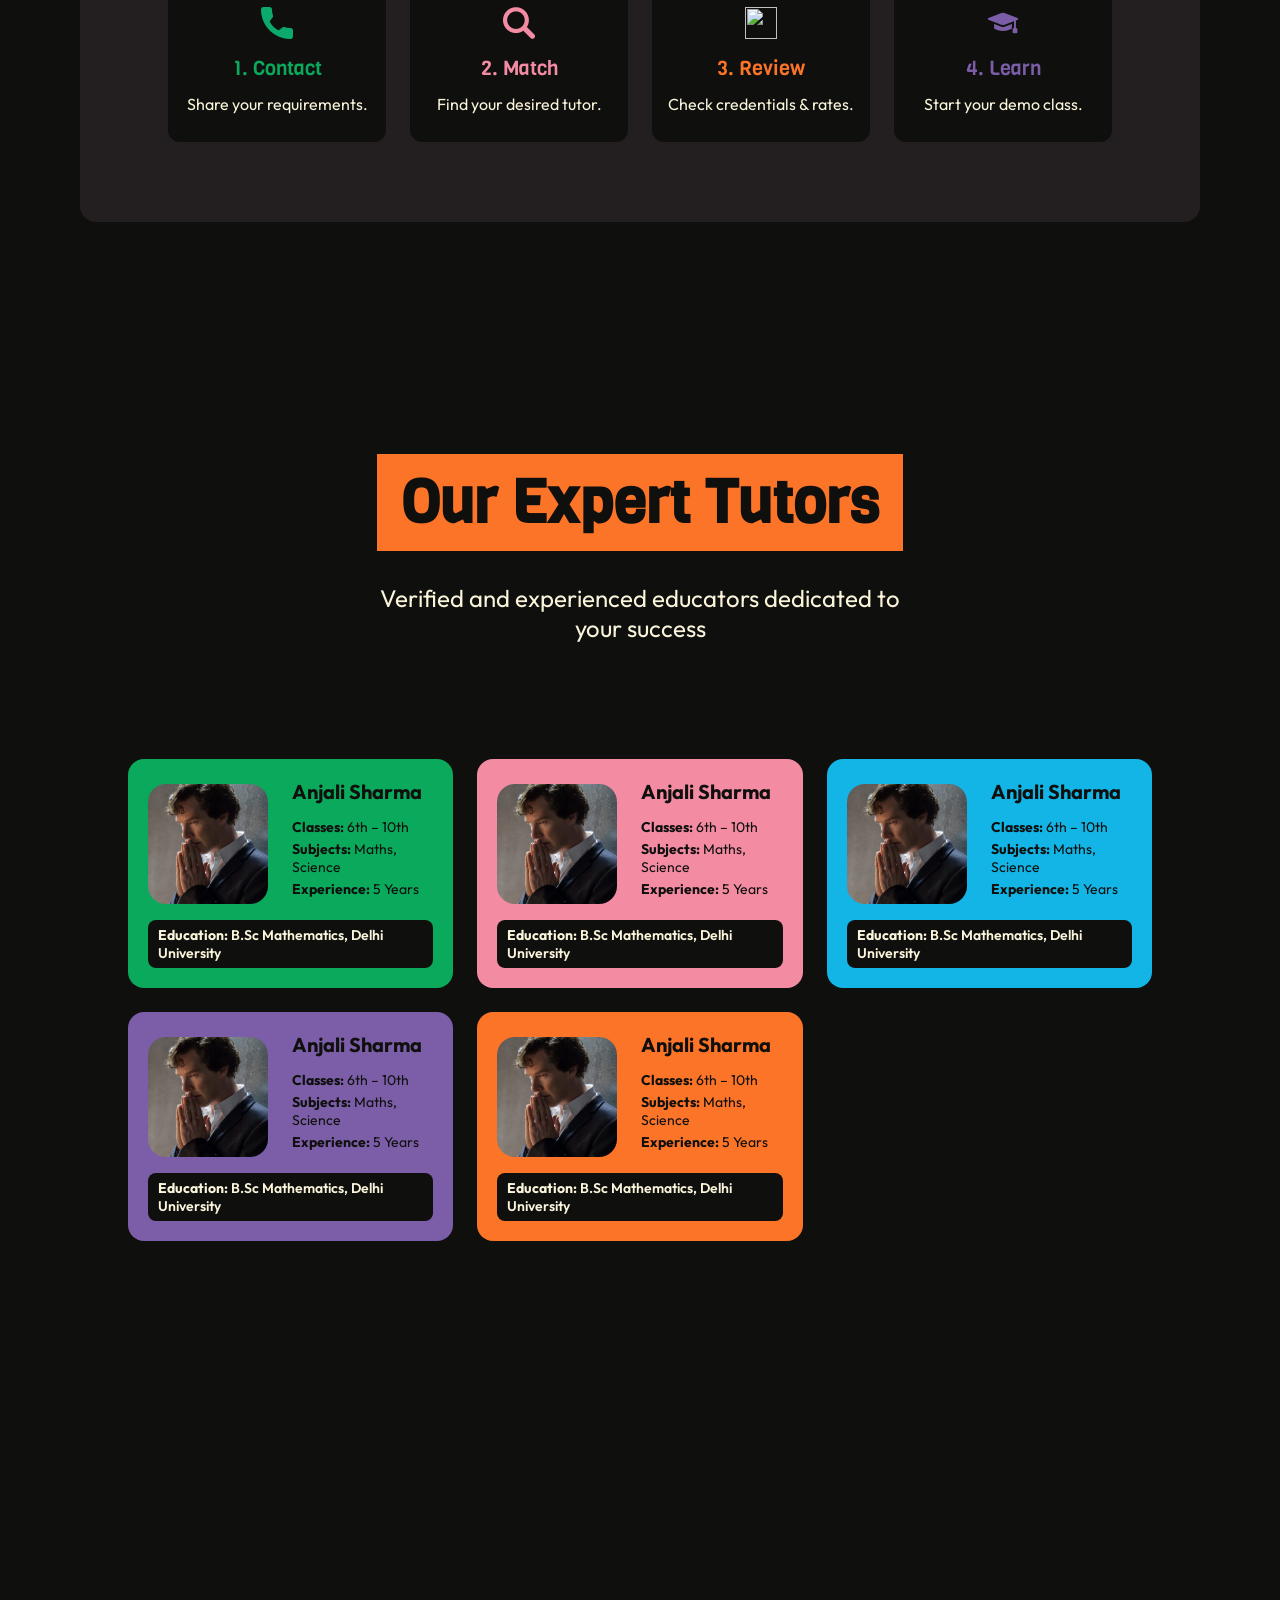
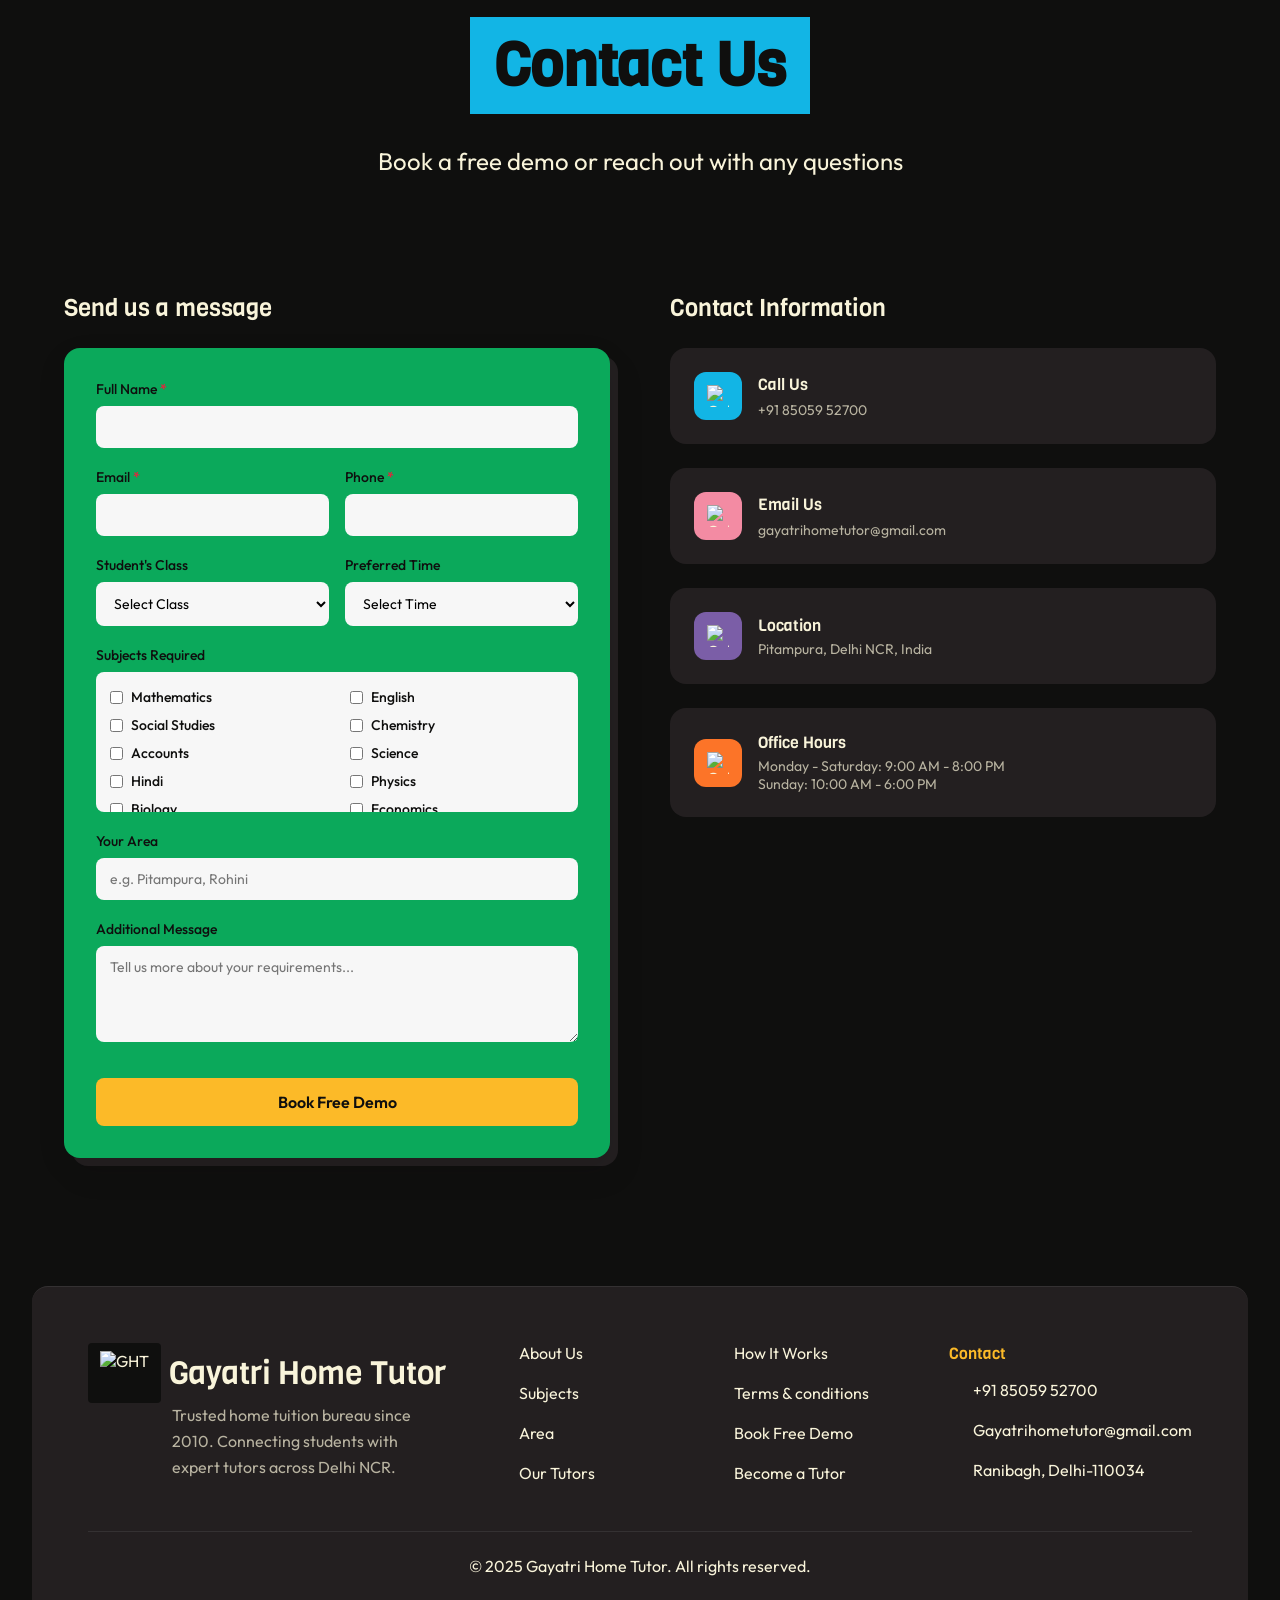
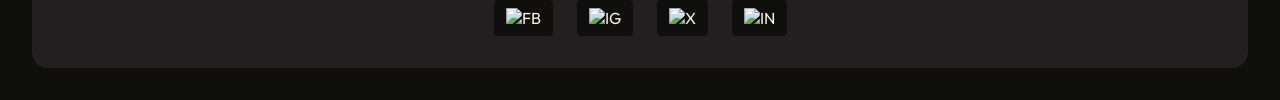
==== commit 1dbc5306: "Improved structure, css, and added new sections" ====
--- a/index.html
+++ b/index.html
@@ -8,7 +8,7 @@
     <link rel="stylesheet" href="style.css">
 </head>
 <body>
-    <div id="header"></div>
+    <div data-partial="layout/header"></div>
     <main>
         <section class="hero-section">
             <div class="container">
@@ -71,155 +71,7 @@
                 </div>
                 <p class = "sections-p">Empowering students across Delhi NCR with personalized home tuition since 2010</p>
             </div>
-            <div class="section-body">
-                <div class="about-mission">
-                    <div class="mission-content">
-                        <p class="mission-content-p">
-                            At Gayatri Home Tutor, our mission is to make quality education accessible to every student. 
-                            We believe that <span class="weight-mid orange-text">personalized attention at home</span> can unlock a 
-                            student's true potential and create lasting academic success.
-                        </p>
-                        <p class="mission-content-p">
-                            Since 2010, we've been connecting students with expert tutors who bring not just subject knowledge, 
-                            but also passion and dedication to teaching. Our tutors are carefully 
-                            <span class="weight-500 pink-text">selected</span>, 
-                            <span class="weight-500 blue-text">verified</span>, and 
-                            <span class="weight-500 green-text">trained</span> to provide the best learning experience.
-                        </p>
-                    </div>
-                    <span class="book-button">
-                        <a href="contact.html">Get Started Today!</a>
-                    </span>
-                </div>
-                <div class="our-values">
-                    <div class="upper-values">
-                        <h2 class="blue-text">Our Core Values</h2>
-                        <p>The principles that guide our work</p>
-                    </div>
-                    <div class="lower-values-grid">
-                        <div class="grid-els">
-                            <div class="grid-icon"><img src="../assets/images/bullseye.png"></div>
-                            <h3 class="green-text">Excellence</h3>
-                            <p class="grid-els-p">We strive for academic excellence and holistic development of every student</p>
-                        </div>
-                        <div class="grid-els">
-                            <div class="grid-icon"><img src="../assets/images/heart-pink.png"></div>
-                            <h3 class="pink-text">Care & Support</h3>
-                            <p class="grid-els-p">Personalized attention and nurturing environment for optimal learning</p>
-                        </div>
-                        <div class="grid-els">
-                            <div class="grid-icon"><img src="../assets/images/star-orange.png"></div>
-                            <h3 class="orange-text">Quality Education</h3>
-                            <p class="grid-els-p">Experienced tutors with proven track records and subject expertise</p>
-                        </div>
-                        <div class="grid-els">
-                            <div class="grid-icon"><img src="../assets/images/community.png"></div>
-                            <h3 class="purple-text">Community</h3>
-                            <p class="grid-els-p">Building lasting relationships with students, parents, and educators</p>
-                        </div>
-                    </div>
-                </div>
-                <section class="card-section">
-                    <div class="card-track" id="track">
-                        <div class="card pink" style="--i:3">
-                            <div class="quote-wrapper">
-                                <span class="quote-mark">“</span>
-                                <p class="quote-text">
-                                    Excellent service! The Business Studies tutor for my son was highly qualified and made complex topics easy.
-                                </p>
-                            </div>
-                            <div class="caption">
-                                <div class="left-caption">
-                                    <p class="left-subject">Business Studies</p>
-                                    <p class="left-class">Class 12th</p>
-                                </div>
-                                <div class="right-caption">
-                                    <p class="quote-author">— Priya Malhotra</p>
-                                    <p class="right-location">Shalimar Bagh, Delhi</p>
-                                </div>
-                            </div>
-                        </div>
-                        <div class="card orange" style="--i:2">
-                            <div class="quote-wrapper">
-                                <span class="quote-mark">“</span>
-                                <p class="quote-text">
-                                    Very reliable and professional service. The tutor arrives on time and my kids enjoy their learning sessions.
-                                </p>
-                            </div>
-                            <div class="caption">
-                                <div class="left-caption">
-                                    <p class="left-subject">All Subjects</p>
-                                    <p class="left-class">Class 6th</p>
-                                </div>
-                                <div class="right-caption">
-                                    <p class="quote-author">— Ayush Aggarwal</p>
-                                    <p class="right-location">Model Town, Delhi</p>
-                                </div>
-                            </div>
-                        </div>
-                        <div class="card green" style="--i:1">
-                            <div class="quote-wrapper">
-                                <span class="quote-mark">“</span>
-                                <p class="quote-text">
-                                    Gayatri Home Tutor helped my daughter improve her Math scores from 65% to 92% in just 6 months.
-                                </p>
-                            </div>
-                            <div class="caption">
-                                <div class="left-caption">
-                                    <p class="left-subject">Mathematics</p>
-                                    <p class="left-class">Class 10th</p>
-                                </div>
-                                <div class="right-caption">
-                                    <p class="quote-author">— Karan Bansal</p>
-                                    <p class="right-location">Rohini, Delhi</p>
-                                </div>
-                            </div>
-                        </div>
-                    </div>
-                </section>
-                <div class="about-strip">
-                    <p>Join the growing number of parents who trust us with their child’s education.</p>
-                </div>
-                <div class="our-values">
-                    <div class="upper-values">
-                        <h2 class="pink-text">Why Choose Us?</h2>
-                        <p>What sets us apart from others</p>
-                    </div>
-                    <div class="lower-choose-grid">
-                        <div class="choose-grid-els">
-                            <div class="grid-icon"><img src="../assets/images/checkmark.png"></div>
-                            <p>Verified & experienced tutors</p>
-                        </div>
-                        <div class="choose-grid-els">
-                            <div class="grid-icon"><img src="../assets/images/checkmark.png"></div>
-                            <p>Free demo classes available</p>
-                        </div>
-                        <div class="choose-grid-els">
-                            <div class="grid-icon"><img src="../assets/images/checkmark.png"></div>
-                            <p>Flexible timings</p>
-                        </div>
-                        <div class="choose-grid-els">
-                            <div class="grid-icon"><img src="../assets/images/checkmark.png"></div>
-                            <p>Personalized study plans</p>
-                        </div>
-                        <div class="choose-grid-els">
-                            <div class="grid-icon"><img src="../assets/images/checkmark.png"></div>
-                            <p>Regular progress reports</p>
-                        </div>
-                        <div class="choose-grid-els">
-                            <div class="grid-icon"><img src="../assets/images/checkmark.png"></div>
-                            <p>Affordable pricing</p>
-                        </div>
-                        <div class="choose-grid-els">
-                            <div class="grid-icon"><img src="../assets/images/checkmark.png"></div>
-                            <p>All subjects covered</p>
-                        </div>
-                        <div class="choose-grid-els">
-                            <div class="grid-icon"><img src="../assets/images/checkmark.png"></div>
-                            <p>Exam-focused preparation</p>
-                        </div>
-                    </div>
-                </div>
+            <div class="section-body" data-partial="sections/about-sections">
             </div>
         </section>
         <section class="sections">
@@ -229,23 +81,17 @@
                 </div>
                 <p class = "sections-p">Comprehensive home tuition services for every academic need</p>
             </div>
+            <div class="section-body" data-partial="sections/services-sections"></div>
         </section>
         <!-- <section class="sections">
             <div class="section-container">
-                <div class="section-heading" id="book-demo-heading">
-                    <h1>Book Demo</h1>
+                <div class="section-heading" id="our-tutor-heading">
+                    <h1>Our Expert Tutors</h1>
                 </div>
-                <p>Book a free demo or reach out with any questions</p>
+                <p class = "sections-p">Verified and experienced educators dedicated to your success</p>
             </div>
+            <div class="section-body" data-partial="sections/our-tutors-section"></div>
         </section> -->
-        <section class="sections">
-            <div class="section-container">
-                <div class="section-heading" id="become-tutor-heading">
-                    <h1>Become Tutor</h1>
-                </div>
-                <p class = "sections-p">Book a free demo or reach out with any questions</p>
-            </div>
-        </section>
         <section class="sections">
             <div class="section-container">
                 <div class="section-heading" id="contact-heading">
@@ -253,68 +99,7 @@
                 </div>
                 <p class = "sections-p">Book a free demo or reach out with any questions</p>
             </div>
-            <div class="section-body">
-                <div class="contact-grid">
-                    <div class="send-message">
-                        <h2 class="contact-h2">Send us a message</h2>
-                        <div id="book-demo-form-container"></div>
-                    </div>
-                    <div class="contact-info">
-                        <h2 class="contact-h2">Contact Information</h2>
-                        <div class="contact-els">
-                            <div class="contact-boxes">
-                                <div class="contact-grid-els">
-                                    <div class="contact-item">
-                                        <div class="contact-icon blue">
-                                            <img src="../assets/images/call.png" alt="Call icon">
-                                        </div>
-                                        <div class="contact-text">
-                                            <h3>Call Us</h3>
-                                            <a href="tel:+918505952700">+91 85059 52700</a>
-                                        </div>
-                                    </div>
-                                </div>
-                                <div class="contact-grid-els">
-                                    <div class="contact-item">
-                                        <div class="contact-icon pink">
-                                            <img src="../assets/images/email-black.png" alt="Call icon">
-                                        </div>
-                                        <div class="contact-text">
-                                            <h3>Email Us</h3>
-                                            <a href="">gayatrihometutor@gmail.com</a>
-                                        </div>
-                                    </div>
-                                </div>
-                                </div>
-                                <div class="contact-grid-els">
-                                    <div class="contact-item">
-                                        <div class="contact-icon purple">
-                                            <img src="../assets/images/location-black.png" alt="Call icon">
-                                        </div>
-                                        <div class="contact-text">
-                                            <h3>Location</h3>
-                                            <p>Pitampura, Delhi NCR, India</p>
-                                        </div>
-                                    </div>
-                                </div>
-                                <div class="contact-grid-els">
-                                    <div class="contact-item">
-                                        <div class="contact-icon orange">
-                                            <img src="../assets/images/time.png" alt="Call icon">
-                                        </div>
-                                        <div class="contact-text">
-                                            <h3>Office Hours</h3>
-                                            <div class="office-para">
-                                                <p>Monday - Saturday: 9:00 AM - 8:00 PM</p>
-                                                <p>Sunday: 10:00 AM - 6:00 PM</p>
-                                            </div>
-                                        </div>
-                                    </div>
-                                </div>
-                            </div>
-                        </div>
-                    </div>
-                </div>
+            <div class="section-body" data-partial="sections/contact-sections">
             </div>
         </section>
     </main>
@@ -322,7 +107,7 @@
 
 
 
-    <div id="footer"></div>
+    <div data-partial="layout/footer"></div>
     <script src="assets/js/loadPartials.js"></script>
     <script src="assets/js/script.js"></script>
 </body>
--- a/style.css
+++ b/style.css
@@ -24,6 +24,10 @@
 
   /* ✅ Sizes */
   --heading1: 60px;
+}
+
+.yellow{
+  background-color: var(--color-primary-yellow);
 }
 
 .red{
@@ -1300,28 +1304,38 @@
   margin-bottom: 8px;
 }
 
+.right-upper-cta-text p{
+  text-align: center;
+}
+
 .right-mid-cta-btn{
   width:100%;
-  display:flex;
-  flex-direction: column;
-  align-items:center;
+  display:grid;
+  grid-template-rows: repeat(auto, 1fr);
+  /* align-items:center; */
+  justify-content: center;
   gap:16px;
-}
-
-
-.right-mid-cta-btn div {
+  /* margin:16px 0px; */
+}
+
+
+.cta-btn{
+  display:block;
   width:100%;
   text-align:center;
-  padding: 16px 32px;
-  font-size: 16px;
-  border-radius: 12px;
+  padding:16px 32px;
+  font-size:16px;
+  border-radius:12px;
+  text-decoration:none;
+  font-weight:600;
+  color:var(--color-black-bg);
 }
 
 #services-cta-btn1 {
   background-color: var(--color-primary-yellow);
 }
 
-.right-mid-cta-btn div a{
+.right-mid-cta-btn a{
   color: var(--color-black-bg);
   font-weight: 600;
 }
@@ -1356,7 +1370,7 @@
 #right-cta-contact-number {
   font-size:24px;
   font-weight:600;
-  color:var(--color-primary-green);
+  /* color:var(--color-primary-green); */
 }
 
 
@@ -1366,10 +1380,145 @@
   background-color: var(--color-primary-yellow);
 }
 
+/* ===================== Our expert tutors section styles===================== */
+
+.tutor-grid{
+  display:grid;
+  grid-template-columns: repeat(3, 1fr);
+  grid-template-rows: repeat(auto, 1fr);
+  gap:24px;
+  margin-bottom:40px;
+}
+
+.tutor-card{
+  display:flex;
+  align-items:center;
+  flex-direction: column;
+  gap:12px;
+  color:var(--color-black-bg);
+
+  /* background:#f5f5f5; */
+  padding:20px;
+  border-radius:16px;
+
+  /* max-width:650px; */
+}
+
+.upper-tutor-card{
+  display:flex;
+  align-items: center;
+  gap:24px;
+}
+
+/* Image */
+
+.tutor-img{
+  width:120px;
+  height:120px;
+  border-radius:18px;
+  overflow:hidden;
+  flex-shrink:0;
+}
+
+.tutor-img img{
+  width:100%;
+  height:100%;
+  object-fit:cover;
+}
+
+/* Info section */
+
+.tutor-info{
+  display:flex;
+  flex-direction:column;
+  gap:8px;
+}
+
+/* Tutor name */
+
+.tutor-name{
+  font-size:20px;
+  font-weight:700;
+  margin:0;
+}
+
+/* List */
+
+.tutor-details{
+  margin:6px 0;
+  padding-left:0;
+}
+
+.tutor-details li{
+  font-size:14px;
+  margin-bottom:4px;
+}
+
+/* Education highlight */
+
+.tutor-education{
+  font-size:14px;
+  font-weight:600;
+  background:var(--color-black-bg);
+  color: var(--color-white-bg);
+  padding:6px 10px;
+  border-radius:8px;
+  width:fit-content;
+}
+
 
 /* ===================== Become tutor page styles===================== */
-#become-tutor-heading{
+#our-tutor-heading{
   background-color: var(--color-primary-orange);
+}
+
+.notice-card{
+  border-left:8px solid var(--color-primary-yellow);
+}
+
+#register-h3{
+  /* font-size: 28px; */
+  text-transform: none;
+}
+
+#tutor-cta{
+  align-items:start;
+}
+
+#tutor-right-cta{
+  position: sticky;
+  top: 0;
+  height: fit-content;
+}
+
+#tutor-form-container{
+  background-color: var(--color-primary-green);
+  padding: 32px;
+  border-radius: 16px;
+  box-shadow: 0 10px 30px rgba(0, 0, 0, 0.08);
+  filter: drop-shadow(8px 8px 0px var(--color-grey-bg));
+}
+
+.tutor-form{
+  display:flex;
+  flex-direction:column;
+  gap:20px;
+}
+
+.tutor-form input,
+.tutor-form select,
+.tutor-form textarea{
+  width:100%;
+  padding:12px 14px;
+  border-radius:8px;
+  border:1px solid #ccc;
+  font-size:14px;
+}
+
+.tutor-form label{
+  font-weight:600;
+  margin-bottom:6px;
+  display:block;
 }
 
 /* ===================== Pages hero styles===================== */
@@ -1414,10 +1563,12 @@
   margin-bottom:80px;
   padding:80px 56px;
   display:flex;
-  gap:48px;
-}
-
-.left-cta h3{
+  justify-content: space-around;
+  /* gap:48px; */
+
+}
+
+.left-cta h2{
   margin: 32px 0px;
   font-size: 72px;
   text-transform:uppercase;
@@ -1439,4 +1590,106 @@
 
 .right-cta{
   margin-top:40px;
-}+}
+
+
+
+/* ===================== Terms.html styles===================== */
+
+.terms-container{
+  width:900px;
+  margin:auto;
+  padding:60px 0;
+}
+
+.accordion-header{
+  width:100%;
+  padding:16px 20px;
+  font-size:18px;
+  text-align:left;
+  border:none;
+  outline:none;
+  cursor:pointer;
+  background:var(--color-primary-yellow);
+  border-radius:12px;
+  margin-bottom:16px;
+  font-weight:600;
+
+  display:flex;
+  justify-content:space-between;
+  align-items:center;
+
+  filter:drop-shadow(8px 8px 0px var(--color-grey-bg));
+}
+
+.accordion-header::after{
+  content:"▼";
+  font-size:14px;
+  transition:transform 0.3s ease;
+}
+
+.accordion-header.active::after{
+  transform:rotate(180deg);
+}
+
+.accordion-header:hover{
+  filter: brightness(0.9);
+}
+
+.accordion-content{
+  /* padding:24px; */
+  max-height:0;
+  overflow:hidden;
+  transition:max-height 0.35s ease;
+  padding:0 20px;
+}
+
+.accordion-content p{
+  margin:8px 0 16px 0;
+  font-size:15px;
+  line-height:1.6;
+}
+
+/* Plan cards */
+
+.terms-group{
+  padding: 0 18px;
+  margin-bottom:20px;
+}
+
+#group-A{
+  border-left:4px solid var(--color-primary-purple);
+}
+
+#group-B{
+  border-left:4px solid var(--color-primary-orange);
+}
+
+/* Plan title */
+
+.accordion-content h3{
+  font-size:18px;
+  margin-bottom:10px;
+}
+
+/* Bullet list */
+
+.accordion-content ul{
+  padding-left:18px;
+  margin:0;
+}
+
+/* List items */
+
+.accordion-content li{
+  margin-bottom:8px;
+  font-size:14.5px;
+  list-style-type:disc;
+  line-height:1.5;
+}
+
+/* Bold highlight */
+
+/* .accordion-content b{
+  color:#000;
+} */
